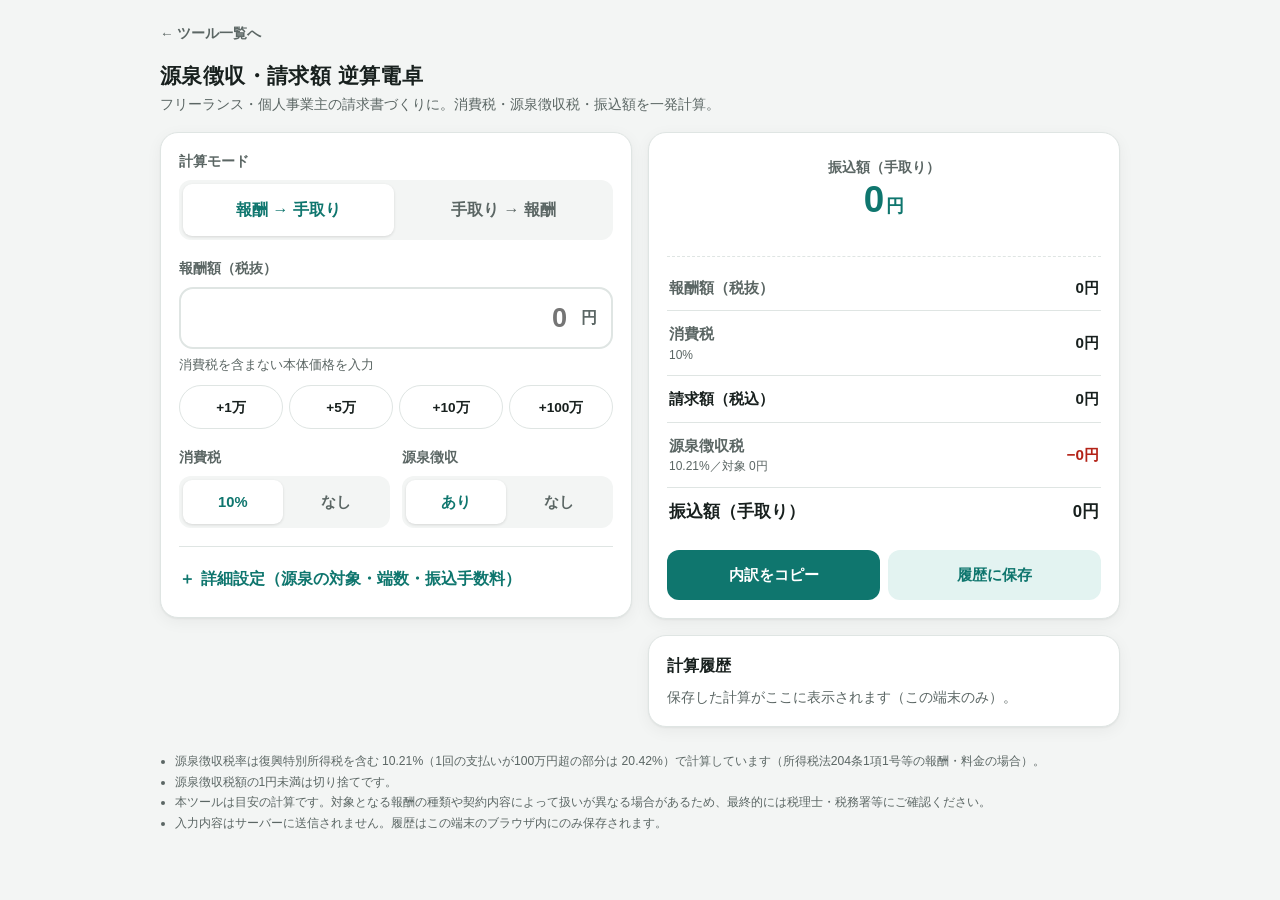
==== index.html @ 2f148f75 "Add Google Search Console verification meta tag to index.html Co-Authored-By: Claude Opus 5.5 <norep" ====
<!DOCTYPE html>
<html lang="ja">
<head>
<meta charset="UTF-8">
<meta name="viewport" content="width=device-width, initial-scale=1, viewport-fit=cover">
<meta name="theme-color" content="#0f766e">
<meta name="google-site-verification" content="29AXkTcW_plHHTxzrz6V1L3mPrGlWEqQ3Caj-TuU4uw" />
<meta name="description" content="フリーランス・個人事業主向け。報酬額から消費税・源泉徴収税・振込額を計算、または欲しい手取り額から請求額を逆算できる無料ツール。">
<title>源泉徴収・請求額 逆算電卓</title>
<style>
  :root {
    --bg: #f3f5f4;
    --card: #ffffff;
    --text: #18201e;
    --sub: #5b6664;
    --line: #dfe5e3;
    --accent: #0f766e;
    --accent-soft: #e3f3f1;
    --minus: #b42318;
    --plus: #0f766e;
    --shadow: 0 1px 2px rgba(0,0,0,.05), 0 4px 16px rgba(0,0,0,.05);
  }
  @media (prefers-color-scheme: dark) {
    :root {
      --bg: #0e1312;
      --card: #18201e;
      --text: #eef3f2;
      --sub: #9aa8a5;
      --line: #2a3533;
      --accent: #2dd4bf;
      --accent-soft: #123532;
      --minus: #f97066;
      --plus: #2dd4bf;
      --shadow: none;
    }
  }
  * { box-sizing: border-box; margin: 0; padding: 0; }
  html { -webkit-text-size-adjust: 100%; }
  body {
    font-family: -apple-system, BlinkMacSystemFont, "Hiragino Sans", "Noto Sans JP", "Yu Gothic UI", sans-serif;
    background: var(--bg);
    color: var(--text);
    line-height: 1.55;
    min-height: 100vh;
    padding: 12px 16px calc(32px + env(safe-area-inset-bottom));
  }
  /* ツール一覧へ戻るリンク */
  .back {
    display: inline-flex; align-items: center; min-height: 44px; padding: 0 4px; margin: 0 0 4px -4px;
    color: var(--sub); font-size: .85rem; font-weight: 700; text-decoration: none; border-radius: 8px;
  }
  .back:hover, .back:focus-visible { color: var(--accent); }
  .topbar { max-width: 960px; margin: 0 auto; }
  header { max-width: 960px; margin: 0 auto 16px; }
  h1 { font-size: 1.3rem; letter-spacing: .02em; }
  header p { color: var(--sub); font-size: .88rem; margin-top: 2px; }
  .wrap {
    max-width: 960px; margin: 0 auto;
    display: grid; gap: 16px; grid-template-columns: minmax(0, 1fr);
  }
  @media (min-width: 768px) {
    .wrap { grid-template-columns: minmax(0, 1fr) minmax(0, 1fr); align-items: start; }
    .result-col { position: sticky; top: 16px; }
  }
  .card {
    background: var(--card); border: 1px solid var(--line);
    border-radius: 18px; padding: 18px; box-shadow: var(--shadow);
  }
  .card + .card { margin-top: 16px; }
  .label { display: block; font-size: .85rem; font-weight: 700; color: var(--sub); margin-bottom: 8px; }
  .field + .field { margin-top: 18px; }

  /* セグメントボタン */
  .seg { display: flex; gap: 4px; background: var(--bg); border-radius: 12px; padding: 4px; }
  .seg button {
    flex: 1 1 0; min-width: 0; min-height: 44px; border: 0; border-radius: 9px;
    background: transparent; color: var(--sub); font: inherit; font-size: .92rem; font-weight: 700;
    cursor: pointer; padding: 6px 4px; touch-action: manipulation;
  }
  .seg button[aria-pressed="true"] { background: var(--card); color: var(--accent); box-shadow: 0 1px 3px rgba(0,0,0,.12); }
  .seg.big button { min-height: 52px; font-size: 1rem; }
  .seg button:disabled { opacity: .4; cursor: default; }
  .seg button:disabled:active { transform: none; }
  .row2 { display: grid; grid-template-columns: minmax(0, 1fr) minmax(0, 1fr); gap: 12px; }
  .row2 .field { margin-top: 0; }
  .field + .row2, .row2 + .field { margin-top: 18px; }
  .hint.off { opacity: .5; }

  /* 金額入力 */
  .money { position: relative; }
  .money input {
    width: 100%; min-height: 60px; border: 2px solid var(--line); border-radius: 14px;
    background: var(--card); color: var(--text);
    font: inherit; font-size: clamp(1.25rem, 6.4vw, 1.7rem); font-weight: 700; text-align: right;
    padding: 8px 44px 8px 54px; font-variant-numeric: tabular-nums;
  }
  .money.small input { min-height: 50px; font-size: 1.25rem; padding-left: 14px; }
  .money .clear {
    position: absolute; left: 6px; top: 50%; transform: translateY(-50%);
    width: 44px; height: 44px; border: 0; border-radius: 50%; background: transparent;
    color: var(--sub); font: inherit; font-size: 1.3rem; line-height: 1; cursor: pointer; touch-action: manipulation;
  }
  .money .clear:active { background: var(--bg); }
  .money input:focus { outline: none; border-color: var(--accent); }
  .money .unit { position: absolute; right: 16px; top: 50%; transform: translateY(-50%); color: var(--sub); font-weight: 700; pointer-events: none; }
  .hint { font-size: .8rem; color: var(--sub); margin-top: 6px; }
  .quick { display: grid; grid-template-columns: repeat(4, minmax(0, 1fr)); gap: 6px; margin-top: 10px; }
  .quick button {
    min-height: 44px; padding: 0 4px; white-space: nowrap; border-radius: 999px; border: 1px solid var(--line);
    background: var(--card); color: var(--text); font: inherit; font-size: .85rem; font-weight: 600; cursor: pointer;
    touch-action: manipulation;
  }
  .quick button:active, .seg button:active { transform: scale(.97); }

  details.adv { margin-top: 18px; border-top: 1px solid var(--line); padding-top: 12px; }
  details.adv summary { cursor: pointer; font-weight: 700; color: var(--accent); min-height: 40px; display: flex; align-items: center; list-style: none; }
  details.adv summary::-webkit-details-marker { display: none; }
  details.adv summary::before { content: "＋"; margin-right: 6px; }
  details.adv[open] summary::before { content: "−"; }

  /* 結果 */
  .hero { text-align: center; padding: 6px 0 14px; border-bottom: 1px dashed var(--line); }
  .hero .cap { font-size: .85rem; color: var(--sub); font-weight: 700; }
  .hero .val { font-size: clamp(1.5rem, 8.6vw, 2.3rem); font-weight: 800; color: var(--accent); font-variant-numeric: tabular-nums; line-height: 1.2; overflow-wrap: anywhere; }
  .hero .val small { font-size: 1.1rem; margin-left: 2px; }
  .hero .note { font-size: .8rem; color: var(--sub); margin-top: 4px; min-height: 1.2em; }
  table.bd { width: 100%; border-collapse: collapse; margin-top: 8px; font-variant-numeric: tabular-nums; }
  table.bd th, table.bd td { padding: 11px 2px; border-bottom: 1px solid var(--line); font-size: .95rem; }
  table.bd th { text-align: left; font-weight: 600; color: var(--sub); white-space: nowrap; padding-right: 8px; }
  table.bd th .rt { font-size: .75rem; display: block; font-weight: 400; white-space: normal; }
  table.bd td { text-align: right; font-weight: 700; white-space: nowrap; }
  table.bd tr.total th, table.bd tr.total td { color: var(--text); font-size: 1.05rem; border-bottom: 0; }
  table.bd tr.sum th, table.bd tr.sum td { color: var(--text); }
  .minus { color: var(--minus); }
  .actions { display: grid; grid-template-columns: 1fr 1fr; gap: 8px; margin-top: 14px; }
  .btn {
    min-height: 50px; border-radius: 12px; border: 0; font: inherit; font-weight: 700; font-size: .95rem;
    cursor: pointer; touch-action: manipulation;
  }
  .btn.primary { background: var(--accent); color: #fff; }
  @media (prefers-color-scheme: dark) { .btn.primary { color: #0e1312; } }
  .btn.ghost { background: var(--accent-soft); color: var(--accent); }
  .btn:active { transform: scale(.98); }

  @media (max-width: 380px) {
    body { padding-left: 12px; padding-right: 12px; }
    .card { padding: 14px; }
    .seg.big button { font-size: .85rem; }
    .seg button { font-size: .85rem; }
    table.bd th, table.bd td { font-size: .85rem; }
    table.bd tr.total th, table.bd tr.total td { font-size: .92rem; }
  }
  .hist h2 { font-size: 1rem; margin-bottom: 8px; display: flex; justify-content: space-between; align-items: center; }
  .hist h2 button { border: 0; background: none; color: var(--sub); font: inherit; font-size: .8rem; cursor: pointer; min-height: 36px; padding: 0 6px; }
  .hist ul { list-style: none; }
  .hist li button {
    width: 100%; text-align: left; border: 0; border-bottom: 1px solid var(--line); background: none;
    color: var(--text); font: inherit; font-size: .88rem; padding: 10px 2px; cursor: pointer;
    display: flex; justify-content: space-between; gap: 8px; min-height: 44px; align-items: center;
  }
  .hist li span:last-child { color: var(--sub); white-space: nowrap; }
  .hist .empty { color: var(--sub); font-size: .85rem; }

  .toast {
    position: fixed; left: 50%; bottom: calc(24px + env(safe-area-inset-bottom)); transform: translateX(-50%) translateY(20px);
    background: var(--text); color: var(--bg); padding: 10px 18px; border-radius: 999px; font-size: .9rem; font-weight: 700;
    opacity: 0; transition: .2s; pointer-events: none; z-index: 10;
  }
  .toast.show { opacity: 1; transform: translateX(-50%) translateY(0); }
  footer { max-width: 960px; margin: 24px auto 0; color: var(--sub); font-size: .76rem; line-height: 1.7; }
  footer li { margin-left: 1.2em; }
  [hidden] { display: none !important; }
</style>
</head>
<body>
<div class="topbar"><a class="back" href="./tools.html">← ツール一覧へ</a></div>
<header>
  <h1>源泉徴収・請求額 逆算電卓</h1>
  <p>フリーランス・個人事業主の請求書づくりに。消費税・源泉徴収税・振込額を一発計算。</p>
</header>

<div class="wrap">
  <section class="input-col">
    <div class="card">
      <div class="field">
        <span class="label">計算モード</span>
        <div class="seg big" data-key="mode" role="group" aria-label="計算モード">
          <button type="button" data-val="forward">報酬 → 手取り</button>
          <button type="button" data-val="reverse">手取り → 報酬</button>
        </div>
      </div>

      <div class="field">
        <label class="label" for="amount" id="amountLabel">報酬額（税抜）</label>
        <div class="money">
          <input id="amount" type="text" inputmode="numeric" autocomplete="off" placeholder="0" aria-describedby="amountHint">
          <button type="button" class="clear" id="clearAmt" aria-label="金額をクリア" hidden>×</button>
          <span class="unit">円</span>
        </div>
        <p class="hint" id="amountHint">消費税を含まない本体価格を入力</p>
        <div class="quick" id="quick">
          <button type="button" data-add="10000">+1万</button>
          <button type="button" data-add="50000">+5万</button>
          <button type="button" data-add="100000">+10万</button>
          <button type="button" data-add="1000000">+100万</button>
        </div>
      </div>

      <div class="row2">
        <div class="field">
          <span class="label">消費税</span>
          <div class="seg" data-key="taxRate" role="group" aria-label="消費税率">
            <button type="button" data-val="10">10%</button>
            <button type="button" data-val="0">なし</button>
          </div>
        </div>
        <div class="field">
          <span class="label">源泉徴収</span>
          <div class="seg" data-key="wh" role="group" aria-label="源泉徴収">
            <button type="button" data-val="on">あり</button>
            <button type="button" data-val="off">なし</button>
          </div>
        </div>
      </div>

      <details class="adv" id="adv">
        <summary>詳細設定（源泉の対象・端数・振込手数料）</summary>
        <div class="field" style="margin-top:10px">
          <span class="label">源泉徴収の対象額</span>
          <div class="seg" data-key="whBase" role="group" aria-label="源泉徴収の対象額">
            <button type="button" data-val="ex">税抜額</button>
            <button type="button" data-val="in">税込額</button>
          </div>
          <p class="hint" id="whBaseHint">請求書で消費税額を明確に区分していれば「税抜額」で可。区分していない場合は税込額が対象。</p>
        </div>
        <div class="field">
          <span class="label">消費税の端数処理</span>
          <div class="seg" data-key="round" role="group" aria-label="消費税の端数処理">
            <button type="button" data-val="floor">切り捨て</button>
            <button type="button" data-val="round">四捨五入</button>
            <button type="button" data-val="ceil">切り上げ</button>
          </div>
        </div>
        <div class="field">
          <label class="label" for="fee">振込手数料（こちら負担の場合）</label>
          <div class="money small">
            <input id="fee" type="text" inputmode="numeric" autocomplete="off" placeholder="0">
            <span class="unit">円</span>
          </div>
          <p class="hint">先方負担なら 0 のまま。差し引かれる場合のみ入力。</p>
        </div>
      </details>
    </div>
  </section>

  <section class="result-col">
    <div class="card" aria-live="polite">
      <div class="hero">
        <div class="cap" id="heroCap">振込額（手取り）</div>
        <div class="val"><span id="heroVal">0</span><small>円</small></div>
        <div class="note" id="heroNote"></div>
      </div>
      <table class="bd">
        <tbody>
          <tr><th>報酬額（税抜）</th><td id="rBase">0円</td></tr>
          <tr id="rowTax"><th>消費税<span class="rt" id="rTaxRate"></span></th><td id="rTax">0円</td></tr>
          <tr class="sum"><th>請求額（税込）</th><td id="rGross">0円</td></tr>
          <tr id="rowWh"><th>源泉徴収税<span class="rt" id="rWhRate"></span></th><td class="minus" id="rWh">0円</td></tr>
          <tr id="rowFee"><th>振込手数料</th><td class="minus" id="rFee">0円</td></tr>
          <tr class="total"><th>振込額（手取り）</th><td id="rNet">0円</td></tr>
        </tbody>
      </table>
      <div class="actions">
        <button type="button" class="btn primary" id="copyBtn">内訳をコピー</button>
        <button type="button" class="btn ghost" id="saveBtn">履歴に保存</button>
      </div>
    </div>

    <div class="card hist">
      <h2>計算履歴 <button type="button" id="clearHist">すべて削除</button></h2>
      <ul id="histList"></ul>
      <p class="empty" id="histEmpty">保存した計算がここに表示されます（この端末のみ）。</p>
    </div>
  </section>
</div>

<footer>
  <ul>
    <li>源泉徴収税率は復興特別所得税を含む 10.21%（1回の支払いが100万円超の部分は 20.42%）で計算しています（所得税法204条1項1号等の報酬・料金の場合）。</li>
    <li>源泉徴収税額の1円未満は切り捨てです。</li>
    <li>本ツールは目安の計算です。対象となる報酬の種類や契約内容によって扱いが異なる場合があるため、最終的には税理士・税務署等にご確認ください。</li>
    <li>入力内容はサーバーに送信されません。履歴はこの端末のブラウザ内にのみ保存されます。</li>
  </ul>
</footer>

<div class="toast" id="toast" role="status"></div>

<script>
(function () {
  "use strict";

  var MAX = 9999999999; // 99億9999万…円まで
  var STORE_KEY = "wh-calc-v1";
  var DEFAULTS = { mode: "forward", taxRate: "10", wh: "on", whBase: "ex", round: "floor" };
  var ALLOWED = {
    mode: ["forward", "reverse"], taxRate: ["10", "0"], wh: ["on", "off"],
    whBase: ["ex", "in"], round: ["floor", "round", "ceil"]
  };
  var state = {};
  // 保存データの値を検証して取り込む（旧バージョンの「8%」など不正値は初期値に戻す）
  function applyState(src) {
    Object.keys(src || {}).forEach(function (k) {
      if (!ALLOWED[k]) return;
      state[k] = ALLOWED[k].indexOf(src[k]) >= 0 ? src[k] : DEFAULTS[k];
    });
  }
  applyState(DEFAULTS);

  // ---------- 計算ロジック（整数演算のみ） ----------
  function calcTax(base, ratePct, mode) {
    var x = base * ratePct; // 100倍された税額
    if (mode === "ceil") return Math.ceil(x / 100);
    if (mode === "round") return Math.floor((x + 50) / 100);
    return Math.floor(x / 100);
  }
  // 源泉徴収税額：100万円以下 10.21%、超える部分 20.42%（1円未満切り捨て）
  function calcWithholding(target) {
    if (target <= 0) return 0;
    if (target <= 1000000) return Math.floor(target * 1021 / 10000);
    return 102100 + Math.floor((target - 1000000) * 2042 / 10000);
  }
  function forward(base, opt) {
    var tax = calcTax(base, opt.taxRate, opt.round);
    var gross = base + tax;
    var whTarget = opt.wh ? (opt.whBase === "in" ? gross : base) : 0;
    var wh = opt.wh ? calcWithholding(whTarget) : 0;
    var fee = gross > 0 ? opt.fee : 0; // 報酬0円なら振込自体が発生しない
    var net = gross - wh - fee;
    return { base: base, tax: tax, gross: gross, wh: wh, whTarget: whTarget, fee: fee, net: net };
  }
  // 手取りが target 以上になる最小の税抜報酬額（net は base に対して単調非減少）
  function reverse(target, opt) {
    var lo = 0, hi = MAX;
    if (forward(hi, opt).net < target) return null;
    while (lo < hi) {
      var mid = Math.floor((lo + hi) / 2);
      if (forward(mid, opt).net >= target) hi = mid; else lo = mid + 1;
    }
    return forward(lo, opt);
  }

  // ---------- 入出力ユーティリティ ----------
  function toInt(str) {
    var s = String(str || "").replace(/[０-９]/g, function (c) {
      return String.fromCharCode(c.charCodeAt(0) - 0xFEE0);
    }).replace(/[^0-9]/g, "").replace(/^0+(?=\d)/, "");
    if (!s) return 0;
    var n = parseInt(s, 10);
    return n > MAX ? MAX : n;
  }
  function fmt(n) { return n.toLocaleString("ja-JP"); }
  function yen(n) { return fmt(n) + "円"; }
  var $ = function (id) { return document.getElementById(id); };

  var amountEl = $("amount"), feeEl = $("fee");
  var last = null;
  var carryBase = null; // 報酬→手取りから切替えた時の元の報酬額（同じ手取りになる報酬が複数ある場合に優先）

  function opts() {
    return {
      taxRate: parseInt(state.taxRate, 10),
      wh: state.wh === "on",
      whBase: state.whBase,
      round: state.round,
      fee: toInt(feeEl.value)
    };
  }

  // 入力欄をカンマ区切りに整形（カーソル位置を数字の個数基準で保持）
  function reformat(el) {
    var raw = el.value;
    var caret = el.selectionStart == null ? raw.length : el.selectionStart;
    var digitsBefore = raw.slice(0, caret).replace(/[^0-9０-９]/g, "").length;
    var n = toInt(raw);
    var hasDigit = /[0-9０-９]/.test(raw);
    var out = hasDigit ? fmt(n) : "";
    if (out === raw) return;
    el.value = out;
    var pos = 0, seen = 0;
    while (pos < out.length && seen < digitsBefore) {
      if (/[0-9]/.test(out[pos])) seen++;
      pos++;
    }
    try { el.setSelectionRange(pos, pos); } catch (e) {}
  }

  function render() {
    var o = opts();
    var amt = toInt(amountEl.value);
    var r, note = "";

    if (state.mode === "forward") {
      r = forward(amt, o);
      $("heroCap").textContent = "振込額（手取り）";
      $("heroVal").textContent = fmt(r.net);
    } else {
      if (amt > 0 && carryBase !== null && forward(carryBase, o).net === amt) r = forward(carryBase, o);
      else r = amt > 0 ? reverse(amt, o) : forward(0, o);
      $("heroCap").textContent = "請求すべき報酬額（税抜）";
      if (!r) {
        r = forward(0, o);
        note = "金額が大きすぎます";
      } else if (amt > 0) {
        if (r.net === amt) note = "手取りがぴったり " + yen(amt) + " になります";
        else note = "端数の都合で手取りは " + yen(r.net) + "（+" + fmt(r.net - amt) + "円）";
      }
      $("heroVal").textContent = fmt(r.base);
    }
    if (state.mode === "forward" && r.net < 0) note = "手数料・源泉税が請求額を上回っています";
    $("heroNote").textContent = note;

    $("rBase").textContent = yen(r.base);
    $("rTax").textContent = yen(r.tax);
    $("rTaxRate").textContent = o.taxRate ? o.taxRate + "%" : "";
    $("rowTax").hidden = o.taxRate === 0;
    $("rGross").textContent = yen(r.gross);
    $("rowWh").hidden = !o.wh;
    $("rWh").textContent = "−" + yen(r.wh);
    $("rWhRate").textContent = o.wh
      ? (r.whTarget > 1000000 ? "10.21%＋超過分20.42%" : "10.21%") + "／対象 " + yen(r.whTarget)
      : "";
    $("rowFee").hidden = o.fee === 0;
    $("rFee").textContent = "−" + yen(r.fee);
    $("rNet").textContent = yen(r.net);
    $("clearAmt").hidden = amountEl.value === "";
    last = r;
    persist();
  }

  // ---------- セグメントボタン ----------
  function syncSegs() {
    document.querySelectorAll(".seg").forEach(function (seg) {
      var key = seg.getAttribute("data-key");
      seg.querySelectorAll("button").forEach(function (b) {
        b.setAttribute("aria-pressed", String(b.getAttribute("data-val") === state[key]));
      });
    });
    var rev = state.mode === "reverse";
    $("amountLabel").textContent = rev ? "欲しい振込額（手取り）" : "報酬額（税抜）";
    $("amountHint").textContent = rev
      ? "口座に入ってほしい金額を入力すると、必要な税抜報酬額を逆算します"
      : "消費税を含まない本体価格を入力";
    // 関係のない設定は押せないようにする
    var whBaseOn = state.wh === "on" && state.taxRate !== "0"; // 税なしなら税抜＝税込
    var roundOn = state.taxRate !== "0";
    setSegEnabled("whBase", whBaseOn);
    setSegEnabled("round", roundOn);
    $("whBaseHint").classList.toggle("off", !whBaseOn);
  }
  function setSegEnabled(key, on) {
    document.querySelectorAll('.seg[data-key="' + key + '"] button').forEach(function (b) { b.disabled = !on; });
  }
  document.querySelectorAll(".seg").forEach(function (seg) {
    seg.addEventListener("click", function (e) {
      var b = e.target.closest("button");
      if (!b || b.disabled) return;
      var key = seg.getAttribute("data-key");
      if (key === "mode" && state.mode !== b.getAttribute("data-val") && last) {
        // モード切替時は、現在の結果を引き継いで入力欄にセット
        var toReverse = state.mode === "forward";
        var v = toReverse ? Math.max(last.net, 0) : last.base;
        carryBase = toReverse && v > 0 ? last.base : null;
        amountEl.value = v > 0 ? fmt(v) : "";
      }
      state[key] = b.getAttribute("data-val");
      syncSegs();
      render();
    });
  });

  // ---------- 入力 ----------
  [amountEl, feeEl].forEach(function (el) {
    el.addEventListener("input", function () { if (el === amountEl) carryBase = null; reformat(el); render(); });
    el.addEventListener("focus", function () { setTimeout(function () { try { el.select(); } catch (e) {} }, 0); });
  });
  $("quick").addEventListener("click", function (e) {
    var b = e.target.closest("button");
    if (!b) return;
    carryBase = null;
    amountEl.value = fmt(Math.min(MAX, toInt(amountEl.value) + parseInt(b.getAttribute("data-add"), 10)));
    render();
  });
  $("clearAmt").addEventListener("click", function () {
    carryBase = null;
    amountEl.value = "";
    render();
    amountEl.focus();
  });

  // ---------- コピー ----------
  function toast(msg) {
    var t = $("toast");
    t.textContent = msg;
    t.classList.add("show");
    clearTimeout(toast._t);
    toast._t = setTimeout(function () { t.classList.remove("show"); }, 1600);
  }
  function summaryText(r) {
    var o = opts();
    var lines = ["報酬額（税抜）：" + yen(r.base)];
    if (o.taxRate) lines.push("消費税（" + o.taxRate + "%）：" + yen(r.tax));
    lines.push("請求額（税込）：" + yen(r.gross));
    if (o.wh) lines.push("源泉徴収税：−" + yen(r.wh));
    if (o.fee) lines.push("振込手数料：−" + yen(r.fee));
    lines.push("差引お振込額：" + yen(r.net));
    return lines.join("\n");
  }
  function copyText(text) {
    if (navigator.clipboard && window.isSecureContext) {
      return navigator.clipboard.writeText(text);
    }
    return new Promise(function (resolve, reject) {
      var ta = document.createElement("textarea");
      ta.value = text;
      ta.setAttribute("readonly", "");
      ta.style.position = "fixed"; ta.style.opacity = "0"; ta.style.fontSize = "16px";
      document.body.appendChild(ta);
      ta.select();
      ta.setSelectionRange(0, text.length);
      var ok = false;
      try { ok = document.execCommand("copy"); } catch (e) {}
      document.body.removeChild(ta);
      ok ? resolve() : reject();
    });
  }
  $("copyBtn").addEventListener("click", function () {
    if (!last) return;
    copyText(summaryText(last)).then(function () { toast("内訳をコピーしました"); },
      function () { toast("コピーできませんでした"); });
  });

  // ---------- 保存・履歴（localStorage） ----------
  var history = [];
  function load() {
    try {
      var d = JSON.parse(localStorage.getItem(STORE_KEY) || "null");
      if (!d) return;
      if (d.state && typeof d.state === "object") applyState(d.state);
      if (d.fee) feeEl.value = fmt(toInt(d.fee));
      if (Array.isArray(d.history)) history = d.history.filter(function (h) {
        return h && typeof h.base === "number" && typeof h.net === "number";
      }).slice(0, 20);
    } catch (e) {}
  }
  function persist() {
    try {
      localStorage.setItem(STORE_KEY, JSON.stringify({ state: state, fee: toInt(feeEl.value), history: history }));
    } catch (e) {}
  }
  function renderHist() {
    var ul = $("histList");
    ul.innerHTML = "";
    history.forEach(function (h, i) {
      var li = document.createElement("li");
      var b = document.createElement("button");
      b.type = "button";
      var a = document.createElement("span");
      a.textContent = "税抜 " + yen(h.base) + " → 手取り " + yen(h.net);
      var d = document.createElement("span");
      d.textContent = h.date;
      b.appendChild(a); b.appendChild(d);
      b.addEventListener("click", function () { restore(i); });
      li.appendChild(b);
      ul.appendChild(li);
    });
    $("histEmpty").hidden = history.length > 0;
    $("clearHist").hidden = history.length === 0;
  }
  function restore(i) {
    var h = history[i];
    if (!h) return;
    applyState(h.state || {});
    state.mode = "forward";
    carryBase = null;
    amountEl.value = h.base ? fmt(h.base) : "";
    feeEl.value = toInt(h.fee) ? fmt(toInt(h.fee)) : "";
    syncSegs();
    render();
    toast("履歴を読み込みました");
    window.scrollTo({ top: 0, behavior: "smooth" });
  }
  $("saveBtn").addEventListener("click", function () {
    if (!last || last.base === 0) { toast("金額を入力してください"); return; }
    var now = new Date();
    history.unshift({
      base: last.base, net: last.net, fee: last.fee,
      state: { taxRate: state.taxRate, wh: state.wh, whBase: state.whBase, round: state.round },
      date: (now.getMonth() + 1) + "/" + now.getDate()
    });
    history = history.slice(0, 20);
    persist();
    renderHist();
    toast("履歴に保存しました");
  });
  $("clearHist").addEventListener("click", function () {
    if (!confirm("計算履歴をすべて削除しますか？")) return;
    history = [];
    persist();
    renderHist();
  });

  // ---------- 初期化 ----------
  load();
  syncSegs();
  render();
  renderHist();

  // 検証用に計算関数を公開
  window.__whCalc = { forward: forward, reverse: reverse, calcWithholding: calcWithholding, calcTax: calcTax, toInt: toInt };
})();
</script>
</body>
</html>
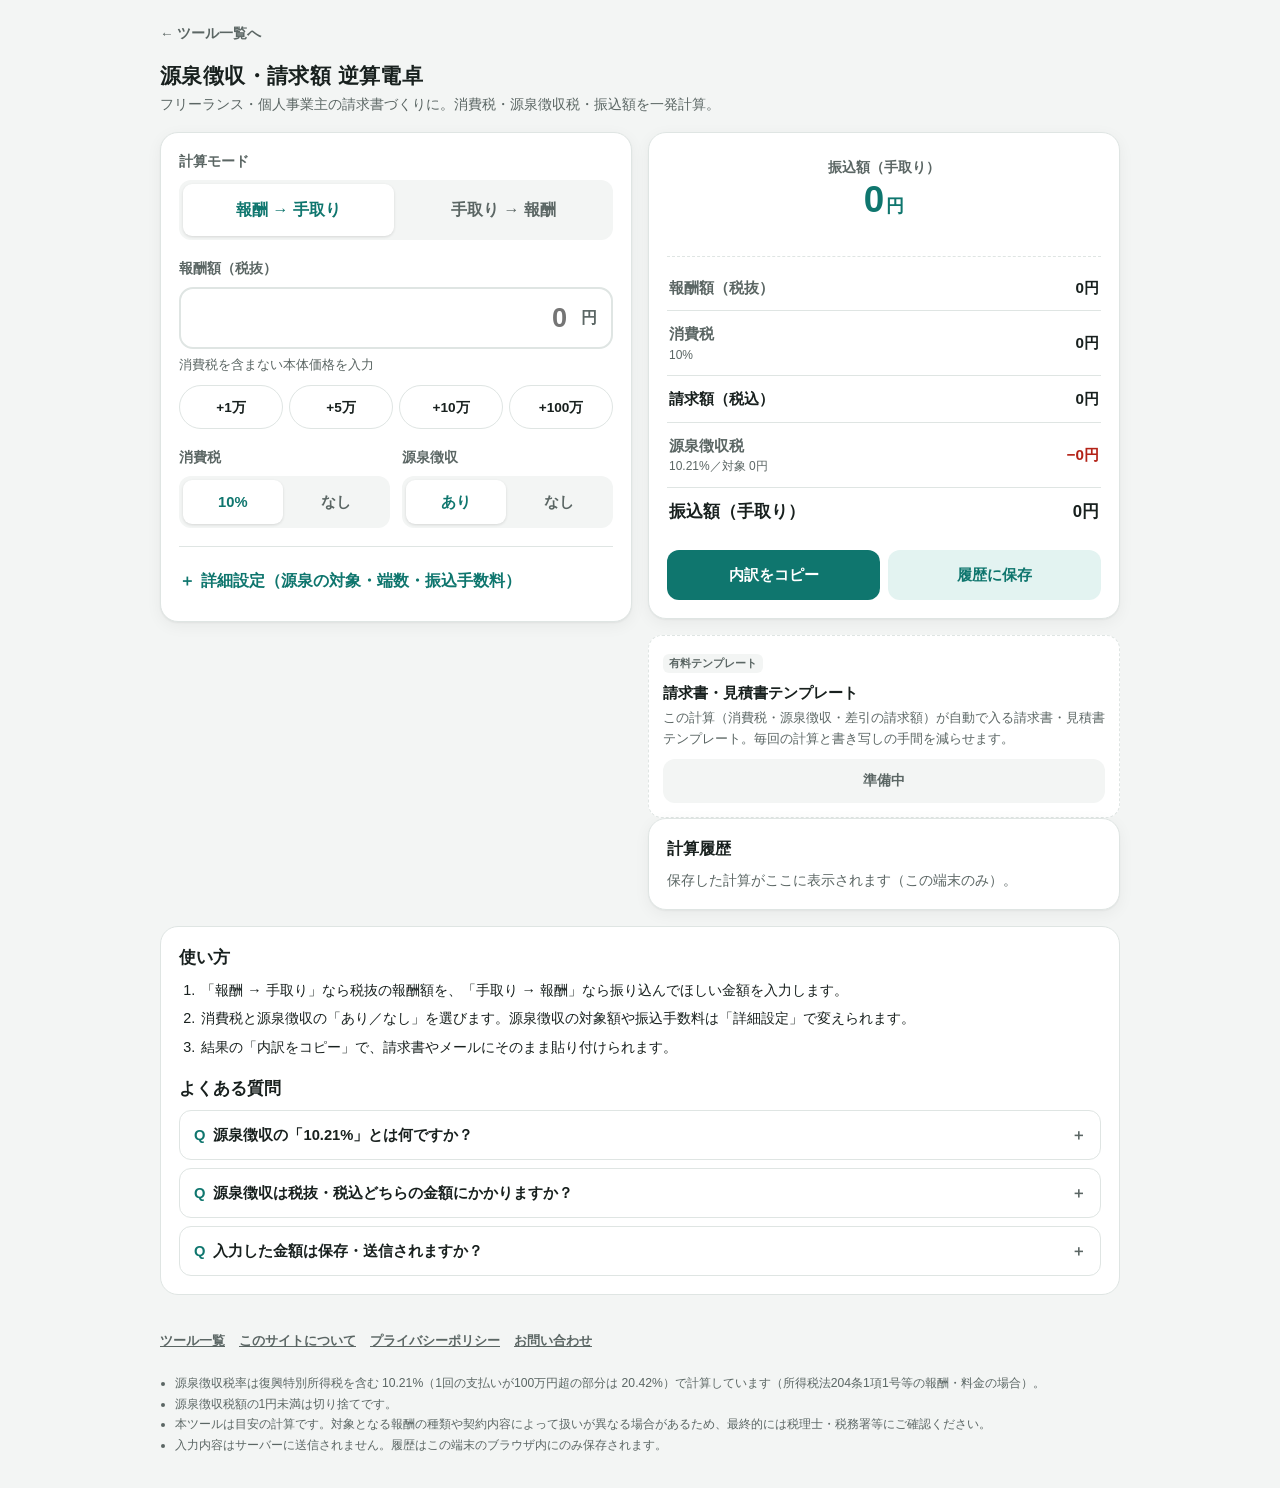
==== commit 4933f03c: "SEO foundation, about/404 pages, help & FAQ, product slots, memo expenses and backup - canonical / O" ====
--- a/index.html
+++ b/index.html
@@ -7,8 +7,24 @@
 <meta name="google-site-verification" content="29AXkTcW_plHHTxzrz6V1L3mPrGlWEqQ3Caj-TuU4uw" />
 <meta name="description" content="フリーランス・個人事業主向け。報酬額から消費税・源泉徴収税・振込額を計算、または欲しい手取り額から請求額を逆算できる無料ツール。">
 <title>源泉徴収・請求額 逆算電卓</title>
+<link rel="canonical" href="https://test-app.kaikeilab.workers.dev/">
+<link rel="icon" href="/favicon.ico" sizes="32x32">
+<link rel="icon" href="/favicon.svg" type="image/svg+xml">
+<link rel="apple-touch-icon" href="/apple-touch-icon.png">
+<meta property="og:type" content="website">
+<meta property="og:site_name" content="請求・確定申告のかんたんツール">
+<meta property="og:locale" content="ja_JP">
+<meta property="og:title" content="源泉徴収・請求額 逆算電卓">
+<meta property="og:description" content="フリーランス・個人事業主向け。報酬額から消費税・源泉徴収税・振込額を計算、または欲しい手取り額から請求額を逆算できる無料ツール。">
+<meta property="og:url" content="https://test-app.kaikeilab.workers.dev/">
+<meta property="og:image" content="https://test-app.kaikeilab.workers.dev/og-image.png">
+<meta property="og:image:width" content="1200">
+<meta property="og:image:height" content="630">
+<meta name="twitter:card" content="summary_large_image">
+<link rel="stylesheet" href="/site.css">
 <style>
   :root {
+    --page-max: 960px;
     --bg: #f3f5f4;
     --card: #ffffff;
     --text: #18201e;
@@ -113,7 +129,7 @@
   .quick button:active, .seg button:active { transform: scale(.97); }
 
   details.adv { margin-top: 18px; border-top: 1px solid var(--line); padding-top: 12px; }
-  details.adv summary { cursor: pointer; font-weight: 700; color: var(--accent); min-height: 40px; display: flex; align-items: center; list-style: none; }
+  details.adv summary { cursor: pointer; font-weight: 700; color: var(--accent); min-height: 44px; display: flex; align-items: center; list-style: none; }
   details.adv summary::-webkit-details-marker { display: none; }
   details.adv summary::before { content: "＋"; margin-right: 6px; }
   details.adv[open] summary::before { content: "−"; }
@@ -173,7 +189,7 @@
 </style>
 </head>
 <body>
-<div class="topbar"><a class="back" href="./tools.html">← ツール一覧へ</a></div>
+<div class="topbar"><a class="back" href="/tools">← ツール一覧へ</a></div>
 <header>
   <h1>源泉徴収・請求額 逆算電卓</h1>
   <p>フリーランス・個人事業主の請求書づくりに。消費税・源泉徴収税・振込額を一発計算。</p>
@@ -276,6 +292,8 @@
       </div>
     </div>
 
+    <aside class="promo-box" data-product="p1" data-lead="この計算（消費税・源泉徴収・差引の請求額）が自動で入る請求書・見積書テンプレート。毎回の計算と書き写しの手間を減らせます。"></aside>
+
     <div class="card hist">
       <h2>計算履歴 <button type="button" id="clearHist">すべて削除</button></h2>
       <ul id="histList"></ul>
@@ -284,7 +302,28 @@
   </section>
 </div>
 
+<section class="site-section" aria-labelledby="howto-title">
+  <h2 id="howto-title">使い方</h2>
+  <ol class="howto">
+    <li>「報酬 → 手取り」なら税抜の報酬額を、「手取り → 報酬」なら振り込んでほしい金額を入力します。</li>
+    <li>消費税と源泉徴収の「あり／なし」を選びます。源泉徴収の対象額や振込手数料は「詳細設定」で変えられます。</li>
+    <li>結果の「内訳をコピー」で、請求書やメールにそのまま貼り付けられます。</li>
+  </ol>
+  <h2 class="sub-h" id="faq-title">よくある質問</h2>
+  <div class="faq">
+    <details><summary>源泉徴収の「10.21%」とは何ですか？</summary><div class="a">所得税と復興特別所得税を合わせた率です。1回の支払いが100万円を超える部分は20.42%で計算します。なお国税庁から、令和9年（2027年）分以後は税の区分が変わると案内されています。最新の扱いは<a href="https://www.nta.go.jp/taxes/shiraberu/taxanswer/gensen/2795.htm" target="_blank" rel="noopener">国税庁 No.2795 原稿料や講演料等を支払ったとき</a>などでご確認ください。</div></details>
+    <details><summary>源泉徴収は税抜・税込どちらの金額にかかりますか？</summary><div class="a">請求書などで消費税額がはっきり分けて書かれている場合は、税抜の報酬額を対象にできるとされています。分けていない場合は税込の金額が対象です。取引先の計算方法とあわせてご確認ください（「詳細設定」で切り替えられます）。</div></details>
+    <details><summary>入力した金額は保存・送信されますか？</summary><div class="a">金額はどこにも送信されません。設定と、「履歴に保存」を押した計算だけが、この端末のブラウザ内に保存されます。</div></details>
+  </div>
+</section>
+
 <footer>
+  <ul class="site-links">
+    <li><a href="/tools">ツール一覧</a></li>
+    <li><a href="/about">このサイトについて</a></li>
+    <li><a href="/about#privacy">プライバシーポリシー</a></li>
+    <li><a href="/about#contact">お問い合わせ</a></li>
+  </ul>
   <ul>
     <li>源泉徴収税率は復興特別所得税を含む 10.21%（1回の支払いが100万円超の部分は 20.42%）で計算しています（所得税法204条1項1号等の報酬・料金の場合）。</li>
     <li>源泉徴収税額の1円未満は切り捨てです。</li>
@@ -619,5 +658,6 @@
   window.__whCalc = { forward: forward, reverse: reverse, calcWithholding: calcWithholding, calcTax: calcTax, toInt: toInt };
 })();
 </script>
+<script src="/site.js" defer></script>
 </body>
 </html>
--- a/site.css
+++ b/site.css
@@ -0,0 +1,54 @@
+/* =====================================================
+   全ページ共通の部品（使い方・FAQ／有料商品の案内枠／フッターリンク）
+   色は各ページの :root にある --card --text --sub --line --accent --accent-soft を使います。
+   ===================================================== */
+
+/* 使い方・よくある質問 */
+.site-section {
+  max-width: var(--page-max, 1040px); margin: 16px auto 0;
+  background: var(--card); border: 1px solid var(--line); border-radius: 18px; padding: 18px;
+}
+.site-section h2 { font-size: 1.05rem; margin: 0 0 8px; color: var(--text); }
+.site-section h2 + * { margin-top: 0; }
+.site-section .sub-h { margin-top: 18px; }
+.howto { margin: 0 0 0 1.4em; padding: 0; display: grid; gap: 6px; font-size: .9rem; }
+.howto li { padding-left: 2px; }
+.faq { display: grid; gap: 8px; }
+.faq details { border: 1px solid var(--line); border-radius: 12px; background: var(--card); }
+.faq summary {
+  cursor: pointer; list-style: none; min-height: 48px; padding: 12px 40px 12px 14px; position: relative;
+  font-weight: 700; font-size: .92rem; display: flex; align-items: center;
+}
+.faq summary::-webkit-details-marker { display: none; }
+.faq summary::before { content: "Q"; color: var(--accent); font-weight: 800; margin-right: 8px; }
+.faq summary::after { content: "＋"; position: absolute; right: 14px; color: var(--sub); }
+.faq details[open] summary::after { content: "−"; }
+.faq .a { padding: 0 14px 14px 32px; font-size: .86rem; color: var(--sub); line-height: 1.7; }
+.faq .a a, .site-section a { color: var(--accent); font-weight: 600; }
+.official { margin-top: 12px; font-size: .8rem; color: var(--sub); }
+
+/* 有料商品の控えめな案内枠（中身は site.js が描画） */
+.promo-box {
+  display: block; margin-top: 16px; border: 1.5px dashed var(--line); border-radius: 14px;
+  padding: 14px; background: var(--card); color: var(--text);
+}
+.promo-box:empty { display: none; }
+.promo-box .promo-tag { display: inline-block; font-size: .7rem; font-weight: 700; color: var(--sub); background: var(--bg, #f3f5f4); border-radius: 6px; padding: 1px 6px; }
+.promo-box b { display: block; font-size: .95rem; margin-top: 6px; }
+.promo-box p { font-size: .82rem; color: var(--sub); margin: 4px 0 0; }
+.promo-box .promo-btn {
+  display: flex; align-items: center; justify-content: center; min-height: 44px; margin-top: 10px;
+  border-radius: 12px; background: var(--accent-soft); color: var(--accent); font-weight: 700; font-size: .88rem; text-decoration: none;
+}
+.promo-box .promo-btn.off { color: var(--sub); background: var(--bg, #f3f5f4); }
+.promo-box .promo-note { font-size: .72rem; color: var(--sub); margin-top: 6px; }
+.site-section > .promo-box:first-child { margin-top: 0; }
+
+/* フッターのサイト内リンク */
+.site-links { display: flex; flex-wrap: wrap; gap: 4px 14px; margin: 0 0 10px; padding: 0; list-style: none; }
+.site-links a { display: inline-flex; align-items: center; min-height: 44px; color: var(--sub); font-weight: 700; font-size: .8rem; }
+
+@media (max-width: 380px) {
+  .site-section { padding: 14px; }
+}
+.site-links li { margin: 0; }
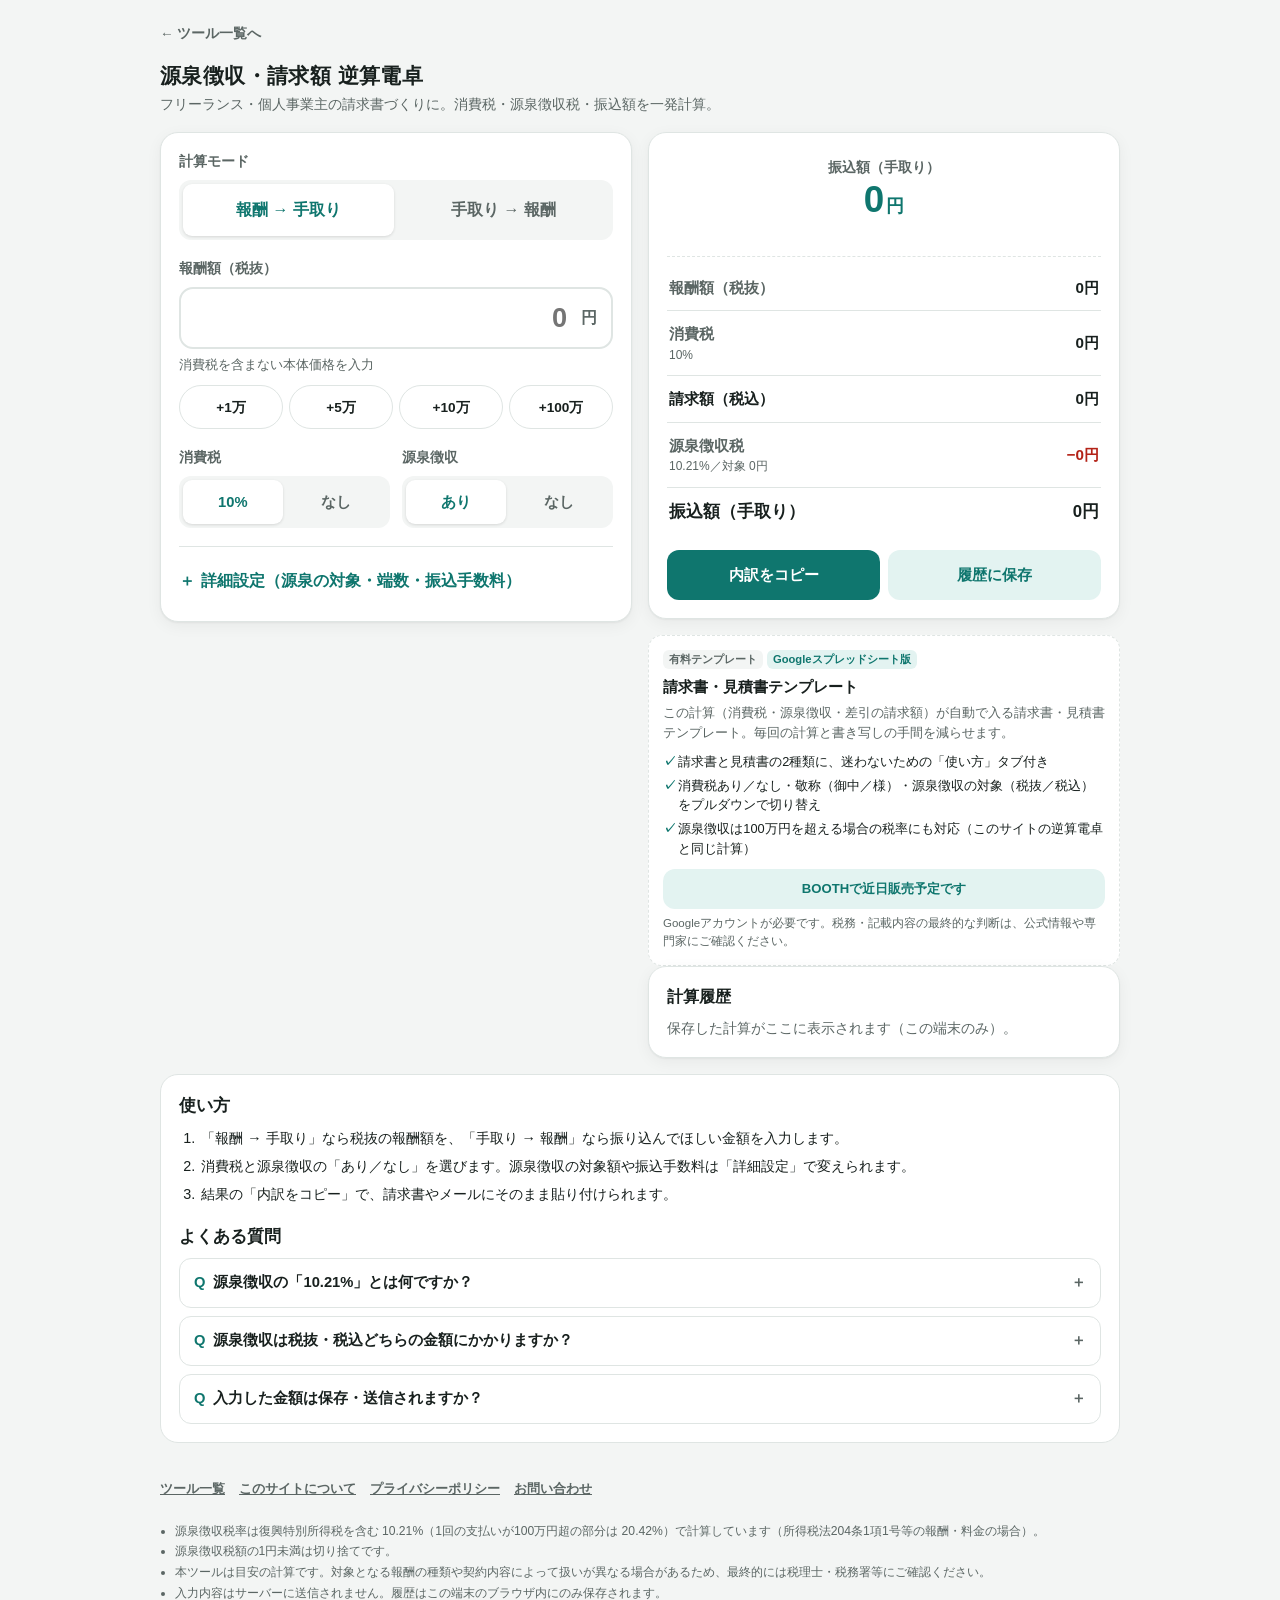
==== commit 25ffc0c3: "Introduce P1 invoice/estimate template in product slots - site.js: P1 description and features, BOOT" ====
--- a/index.html
+++ b/index.html
@@ -292,7 +292,7 @@
       </div>
     </div>
 
-    <aside class="promo-box" data-product="p1" data-lead="この計算（消費税・源泉徴収・差引の請求額）が自動で入る請求書・見積書テンプレート。毎回の計算と書き写しの手間を減らせます。"></aside>
+    <aside class="promo-box" data-product="p1" data-max-features="3" data-lead="この計算（消費税・源泉徴収・差引の請求額）が自動で入る請求書・見積書テンプレート。毎回の計算と書き写しの手間を減らせます。"></aside>
 
     <div class="card hist">
       <h2>計算履歴 <button type="button" id="clearHist">すべて削除</button></h2>
--- a/site.css
+++ b/site.css
@@ -42,6 +42,15 @@
 }
 .promo-box .promo-btn.off { color: var(--sub); background: var(--bg, #f3f5f4); }
 .promo-box .promo-note { font-size: .72rem; color: var(--sub); margin-top: 6px; }
+.promo-box .promo-head { display: flex; flex-wrap: wrap; gap: 4px; }
+.promo-box .promo-format { color: var(--accent); background: var(--accent-soft); }
+.promo-box .promo-feats { list-style: none; margin: 8px 0 0; padding: 0; display: grid; gap: 4px; font-size: .8rem; color: var(--text); }
+.promo-box .promo-feats li { position: relative; padding-left: 1.2em; line-height: 1.55; }
+.promo-box .promo-feats li::before { content: "✓"; position: absolute; left: 0; color: var(--accent); font-weight: 800; }
+.promo-box .promo-soon {
+  margin-top: 10px; padding: 10px 12px; border-radius: 12px; background: var(--accent-soft); color: var(--accent);
+  font-size: .82rem; font-weight: 700; text-align: center;
+}
 .site-section > .promo-box:first-child { margin-top: 0; }
 
 /* フッターのサイト内リンク */
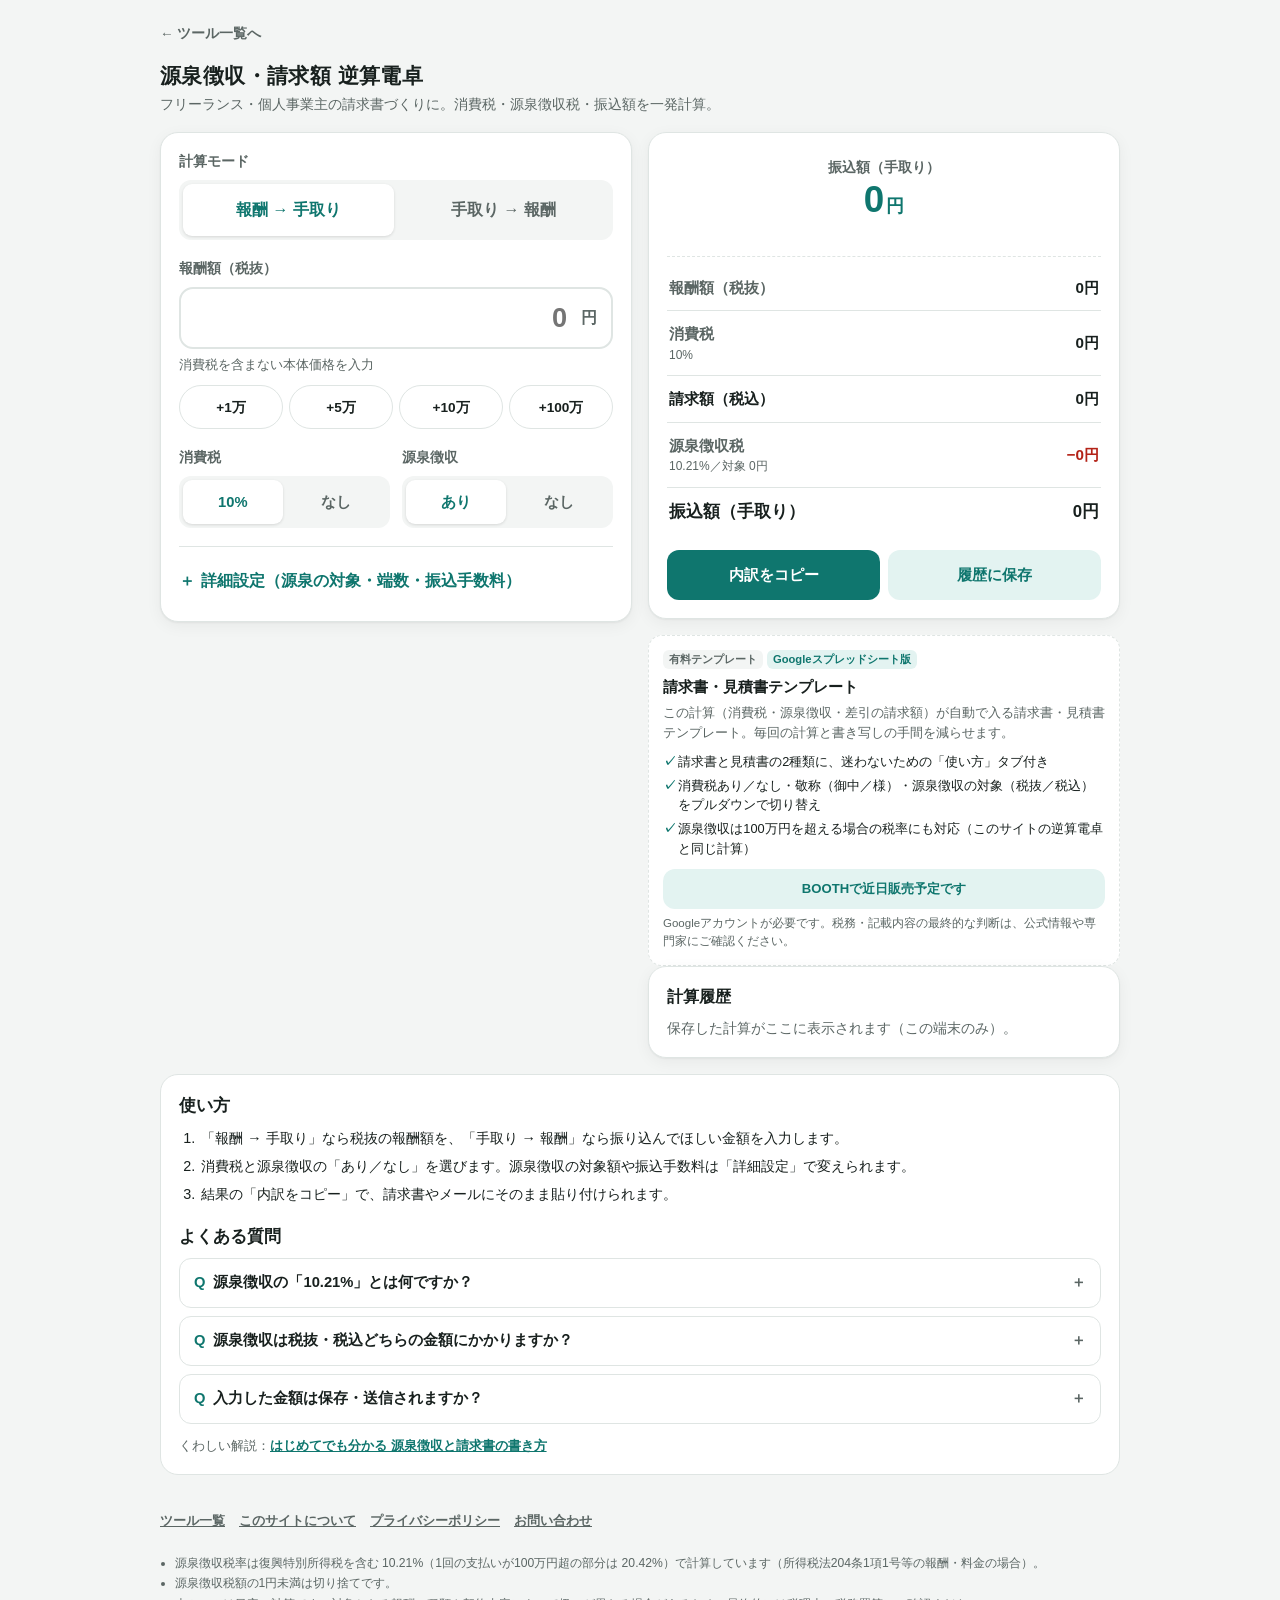
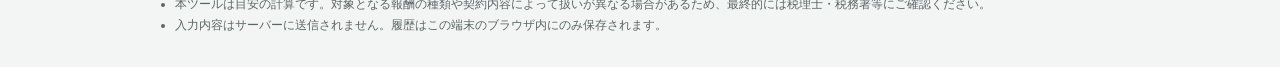
==== commit d517484a: "Add first guide article and tidy related-links sections - guides/gensen-invoice.html: beginner guide" ====
--- a/index.html
+++ b/index.html
@@ -315,6 +315,7 @@
     <details><summary>源泉徴収は税抜・税込どちらの金額にかかりますか？</summary><div class="a">請求書などで消費税額がはっきり分けて書かれている場合は、税抜の報酬額を対象にできるとされています。分けていない場合は税込の金額が対象です。取引先の計算方法とあわせてご確認ください（「詳細設定」で切り替えられます）。</div></details>
     <details><summary>入力した金額は保存・送信されますか？</summary><div class="a">金額はどこにも送信されません。設定と、「履歴に保存」を押した計算だけが、この端末のブラウザ内に保存されます。</div></details>
   </div>
+  <p class="official">くわしい解説：<a href="/guides/gensen-invoice">はじめてでも分かる 源泉徴収と請求書の書き方</a></p>
 </section>
 
 <footer>
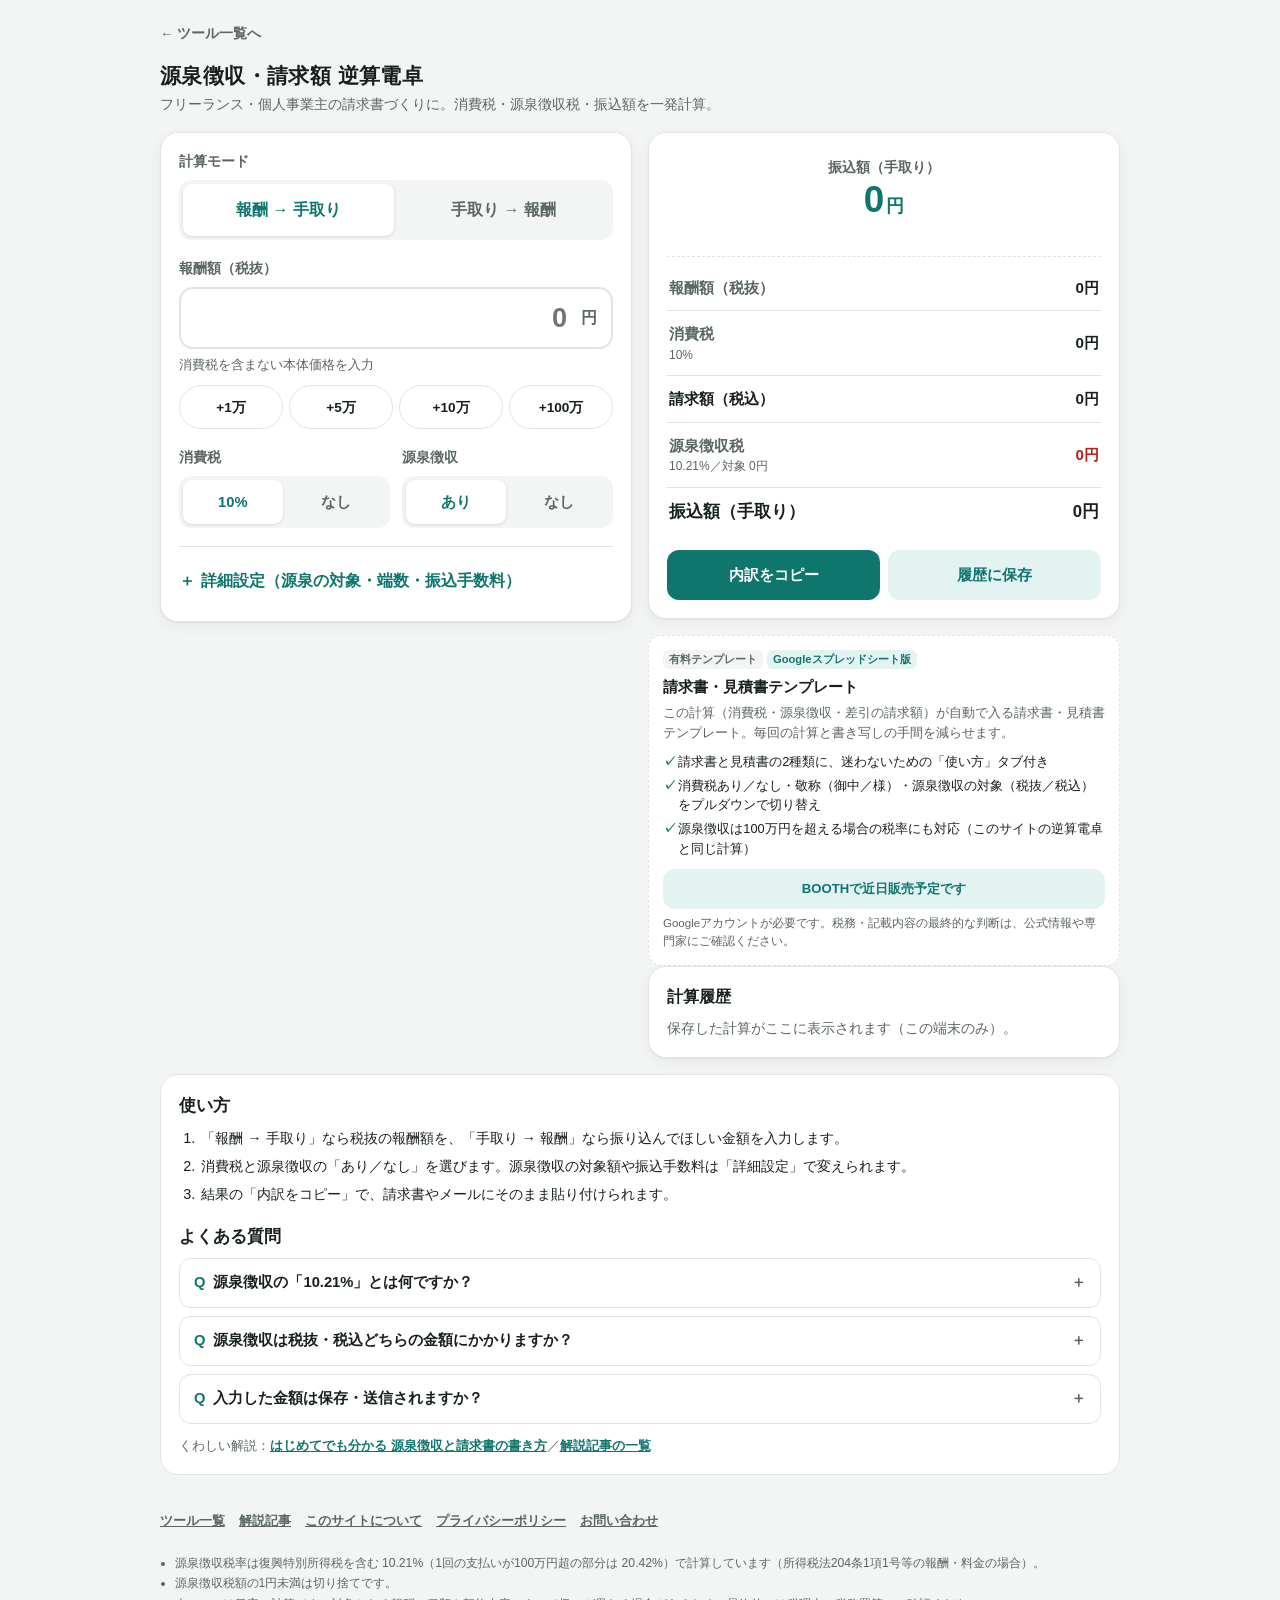
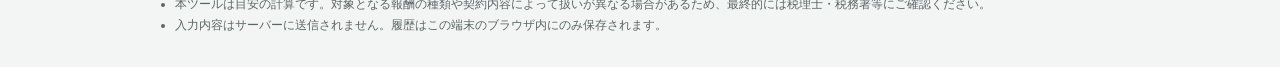
==== commit 21914aa4: "Add second guide, article index page, shared article styles - guides/kakutei-junbi.html: tax-return " ====
--- a/index.html
+++ b/index.html
@@ -315,12 +315,13 @@
     <details><summary>源泉徴収は税抜・税込どちらの金額にかかりますか？</summary><div class="a">請求書などで消費税額がはっきり分けて書かれている場合は、税抜の報酬額を対象にできるとされています。分けていない場合は税込の金額が対象です。取引先の計算方法とあわせてご確認ください（「詳細設定」で切り替えられます）。</div></details>
     <details><summary>入力した金額は保存・送信されますか？</summary><div class="a">金額はどこにも送信されません。設定と、「履歴に保存」を押した計算だけが、この端末のブラウザ内に保存されます。</div></details>
   </div>
-  <p class="official">くわしい解説：<a href="/guides/gensen-invoice">はじめてでも分かる 源泉徴収と請求書の書き方</a></p>
+  <p class="official">くわしい解説：<a href="/guides/gensen-invoice">はじめてでも分かる 源泉徴収と請求書の書き方</a>／<a href="/guides">解説記事の一覧</a></p>
 </section>
 
 <footer>
   <ul class="site-links">
     <li><a href="/tools">ツール一覧</a></li>
+    <li><a href="/guides">解説記事</a></li>
     <li><a href="/about">このサイトについて</a></li>
     <li><a href="/about#privacy">プライバシーポリシー</a></li>
     <li><a href="/about#contact">お問い合わせ</a></li>
@@ -465,7 +466,7 @@
     $("rowTax").hidden = o.taxRate === 0;
     $("rGross").textContent = yen(r.gross);
     $("rowWh").hidden = !o.wh;
-    $("rWh").textContent = "−" + yen(r.wh);
+    $("rWh").textContent = (r.wh ? "−" : "") + yen(r.wh);
     $("rWhRate").textContent = o.wh
       ? (r.whTarget > 1000000 ? "10.21%＋超過分20.42%" : "10.21%") + "／対象 " + yen(r.whTarget)
       : "";
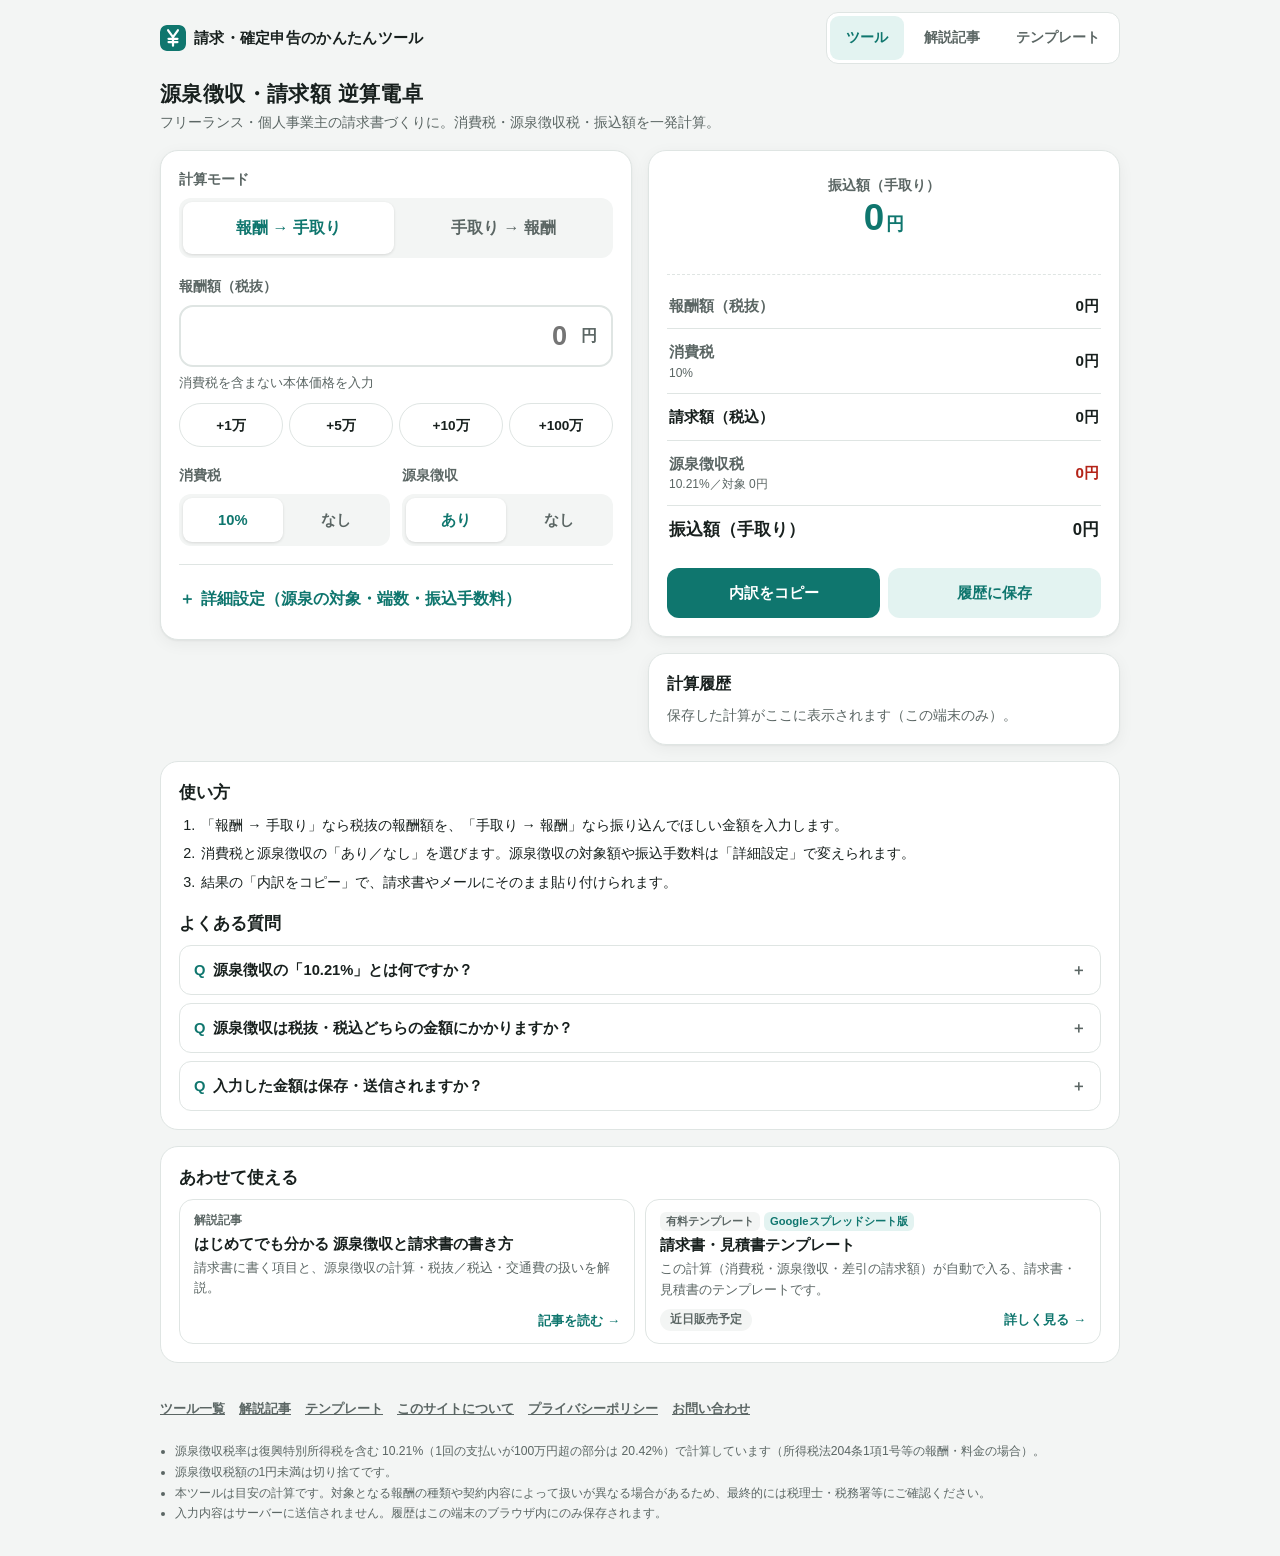
==== commit ac5f862a: "Separate tools and reading: shared header, /templates page, tidy tool screens - Shared site header w" ====
--- a/index.html
+++ b/index.html
@@ -60,13 +60,6 @@
     min-height: 100vh;
     padding: 12px 16px calc(32px + env(safe-area-inset-bottom));
   }
-  /* ツール一覧へ戻るリンク */
-  .back {
-    display: inline-flex; align-items: center; min-height: 44px; padding: 0 4px; margin: 0 0 4px -4px;
-    color: var(--sub); font-size: .85rem; font-weight: 700; text-decoration: none; border-radius: 8px;
-  }
-  .back:hover, .back:focus-visible { color: var(--accent); }
-  .topbar { max-width: 960px; margin: 0 auto; }
   header { max-width: 960px; margin: 0 auto 16px; }
   h1 { font-size: 1.3rem; letter-spacing: .02em; }
   header p { color: var(--sub); font-size: .88rem; margin-top: 2px; }
@@ -189,7 +182,14 @@
 </style>
 </head>
 <body>
-<div class="topbar"><a class="back" href="/tools">← ツール一覧へ</a></div>
+<header class="site-header">
+  <a class="brand" href="/tools"><img src="/favicon.svg" alt="" width="26" height="26"><span>請求・確定申告のかんたんツール</span></a>
+  <nav class="site-nav" aria-label="サイト内メニュー">
+    <a href="/tools" aria-current="page">ツール</a>
+    <a href="/guides">解説記事</a>
+    <a href="/templates">テンプレート</a>
+  </nav>
+</header>
 <header>
   <h1>源泉徴収・請求額 逆算電卓</h1>
   <p>フリーランス・個人事業主の請求書づくりに。消費税・源泉徴収税・振込額を一発計算。</p>
@@ -292,7 +292,6 @@
       </div>
     </div>
 
-    <aside class="promo-box" data-product="p1" data-max-features="3" data-lead="この計算（消費税・源泉徴収・差引の請求額）が自動で入る請求書・見積書テンプレート。毎回の計算と書き写しの手間を減らせます。"></aside>
 
     <div class="card hist">
       <h2>計算履歴 <button type="button" id="clearHist">すべて削除</button></h2>
@@ -315,13 +314,21 @@
     <details><summary>源泉徴収は税抜・税込どちらの金額にかかりますか？</summary><div class="a">請求書などで消費税額がはっきり分けて書かれている場合は、税抜の報酬額を対象にできるとされています。分けていない場合は税込の金額が対象です。取引先の計算方法とあわせてご確認ください（「詳細設定」で切り替えられます）。</div></details>
     <details><summary>入力した金額は保存・送信されますか？</summary><div class="a">金額はどこにも送信されません。設定と、「履歴に保存」を押した計算だけが、この端末のブラウザ内に保存されます。</div></details>
   </div>
-  <p class="official">くわしい解説：<a href="/guides/gensen-invoice">はじめてでも分かる 源泉徴収と請求書の書き方</a>／<a href="/guides">解説記事の一覧</a></p>
+</section>
+
+<section class="site-section related" aria-labelledby="rel-title">
+  <h2 id="rel-title">あわせて使える</h2>
+  <div class="rel-grid">
+    <a class="rel-card" href="/guides/gensen-invoice"><small>解説記事</small><b>はじめてでも分かる 源泉徴収と請求書の書き方</b><span class="rel-desc">請求書に書く項目と、源泉徴収の計算・税抜／税込・交通費の扱いを解説。</span><span class="rel-foot"><span></span><span class="go">記事を読む →</span></span></a>
+    <aside class="promo-box" data-product="p1" data-lead="この計算（消費税・源泉徴収・差引の請求額）が自動で入る、請求書・見積書のテンプレートです。"></aside>
+  </div>
 </section>
 
 <footer>
   <ul class="site-links">
     <li><a href="/tools">ツール一覧</a></li>
     <li><a href="/guides">解説記事</a></li>
+    <li><a href="/templates">テンプレート</a></li>
     <li><a href="/about">このサイトについて</a></li>
     <li><a href="/about#privacy">プライバシーポリシー</a></li>
     <li><a href="/about#contact">お問い合わせ</a></li>
--- a/site.css
+++ b/site.css
@@ -1,9 +1,35 @@
 /* =====================================================
-   全ページ共通の部品（使い方・FAQ／有料商品の案内枠／フッターリンク）
-   色は各ページの :root にある --card --text --sub --line --accent --accent-soft を使います。
+   全ページ共通の部品
+   （共通ヘッダー／使い方・FAQ／「あわせて使える」／有料テンプレートの小さな案内／購入ボタン／フッターリンク）
+   色は各ページの :root にある --bg --card --text --sub --line --accent --accent-soft を使います。
    ===================================================== */
 
-/* 使い方・よくある質問 */
+/* ---------- 共通ヘッダー ---------- */
+.site-header {
+  max-width: var(--page-max, 1040px); margin: 0 auto 14px;
+  display: flex; flex-wrap: wrap; align-items: center; justify-content: space-between; gap: 4px 12px;
+}
+.site-header .brand {
+  display: inline-flex; align-items: center; gap: 8px; min-height: 44px;
+  color: var(--text); text-decoration: none; font-weight: 800; font-size: .92rem; letter-spacing: .02em;
+}
+.site-header .brand img { width: 26px; height: 26px; border-radius: 7px; flex: 0 0 auto; }
+.site-nav {
+  display: flex; gap: 4px; padding: 3px; margin: 0;
+  background: var(--card); border: 1px solid var(--line); border-radius: 12px;
+}
+.site-nav a {
+  display: flex; align-items: center; justify-content: center; min-height: 44px; padding: 0 16px;
+  border-radius: 9px; color: var(--sub); font-weight: 700; font-size: .86rem; text-decoration: none; white-space: nowrap;
+}
+.site-nav a:hover { color: var(--accent); }
+.site-nav a[aria-current="page"] { background: var(--accent-soft); color: var(--accent); }
+@media (max-width: 520px) {
+  .site-nav { width: 100%; }
+  .site-nav a { flex: 1 1 0; padding: 0 6px; }
+}
+
+/* ---------- 使い方・よくある質問 ---------- */
 .site-section {
   max-width: var(--page-max, 1040px); margin: 16px auto 0;
   background: var(--card); border: 1px solid var(--line); border-radius: 18px; padding: 18px;
@@ -27,37 +53,55 @@
 .faq .a a, .site-section a { color: var(--accent); font-weight: 600; }
 .official { margin-top: 12px; font-size: .8rem; color: var(--sub); }
 
-/* 有料商品の控えめな案内枠（中身は site.js が描画） */
-.promo-box {
-  display: block; margin-top: 16px; border: 1.5px dashed var(--line); border-radius: 14px;
-  padding: 14px; background: var(--card); color: var(--text);
+/* ---------- 「あわせて使える」（ツール画面の下部） ---------- */
+.rel-grid { display: grid; gap: 10px; grid-template-columns: minmax(0, 1fr); }
+@media (min-width: 640px) { .rel-grid { grid-template-columns: repeat(auto-fit, minmax(240px, 1fr)); } }
+.site-section a.rel-card, a.rel-card {
+  display: flex; flex-direction: column; gap: 3px; min-height: 44px; height: 100%;
+  padding: 12px 14px; border: 1.5px solid var(--line); border-radius: 14px;
+  background: var(--card); color: var(--text); text-decoration: none; font-weight: 400;
 }
+a.rel-card:hover, a.rel-card:focus-visible { border-color: var(--accent); }
+.rel-card small { font-size: .72rem; font-weight: 700; color: var(--sub); }
+.rel-card b { font-size: .95rem; line-height: 1.45; color: var(--text); }
+.rel-card .rel-desc { font-size: .8rem; color: var(--sub); line-height: 1.6; }
+.rel-card .rel-foot { display: flex; flex-wrap: wrap; align-items: center; justify-content: space-between; gap: 6px; margin-top: auto; padding-top: 6px; }
+.rel-card .go { font-size: .82rem; font-weight: 700; color: var(--accent); }
+
+/* ---------- 有料テンプレートの小さな案内（中身は site.js が描画） ---------- */
+.promo-box { display: block; }
 .promo-box:empty { display: none; }
-.promo-box .promo-tag { display: inline-block; font-size: .7rem; font-weight: 700; color: var(--sub); background: var(--bg, #f3f5f4); border-radius: 6px; padding: 1px 6px; }
-.promo-box b { display: block; font-size: .95rem; margin-top: 6px; }
-.promo-box p { font-size: .82rem; color: var(--sub); margin: 4px 0 0; }
-.promo-box .promo-btn {
-  display: flex; align-items: center; justify-content: center; min-height: 44px; margin-top: 10px;
-  border-radius: 12px; background: var(--accent-soft); color: var(--accent); font-weight: 700; font-size: .88rem; text-decoration: none;
+.promo-box.compact { margin: 0; padding: 0; border: 0; background: none; }
+.promo-box .promo-head { display: flex; flex-wrap: wrap; gap: 4px; }
+.promo-box .promo-tag {
+  display: inline-block; font-size: .7rem; font-weight: 700; color: var(--sub);
+  background: var(--bg, #f3f5f4); border-radius: 6px; padding: 1px 6px;
 }
-.promo-box .promo-btn.off { color: var(--sub); background: var(--bg, #f3f5f4); }
-.promo-box .promo-note { font-size: .72rem; color: var(--sub); margin-top: 6px; }
-.promo-box .promo-head { display: flex; flex-wrap: wrap; gap: 4px; }
 .promo-box .promo-format { color: var(--accent); background: var(--accent-soft); }
-.promo-box .promo-feats { list-style: none; margin: 8px 0 0; padding: 0; display: grid; gap: 4px; font-size: .8rem; color: var(--text); }
-.promo-box .promo-feats li { position: relative; padding-left: 1.2em; line-height: 1.55; }
-.promo-box .promo-feats li::before { content: "✓"; position: absolute; left: 0; color: var(--accent); font-weight: 800; }
-.promo-box .promo-soon {
-  margin-top: 10px; padding: 10px 12px; border-radius: 12px; background: var(--accent-soft); color: var(--accent);
-  font-size: .82rem; font-weight: 700; text-align: center;
+.promo-box .status { font-size: .72rem; font-weight: 700; color: var(--sub); background: var(--bg, #f3f5f4); border-radius: 999px; padding: 2px 10px; }
+.promo-box .status.on { color: var(--accent); background: var(--accent-soft); }
+
+.cta + .promo-box.compact, p + .promo-box.compact { margin-top: 12px; }
+
+/* ---------- 購入ボタン（/templates） ---------- */
+.buy { margin-top: 14px; }
+.buy-btn {
+  display: flex; align-items: center; justify-content: center; min-height: 52px; border-radius: 14px;
+  background: var(--accent); color: #fff; font-weight: 800; font-size: 1rem; text-decoration: none;
 }
-.site-section > .promo-box:first-child { margin-top: 0; }
+@media (prefers-color-scheme: dark) { .buy-btn { color: #0e1312; } }
+.buy-soon {
+  display: flex; align-items: center; justify-content: center; min-height: 52px; border-radius: 14px;
+  background: var(--accent-soft); color: var(--accent); font-weight: 800; font-size: .95rem; text-align: center; padding: 6px 12px;
+}
+.buy-note { font-size: .76rem; color: var(--sub); margin-top: 6px; text-align: center; }
 
-/* フッターのサイト内リンク */
+/* ---------- フッターのサイト内リンク ---------- */
 .site-links { display: flex; flex-wrap: wrap; gap: 4px 14px; margin: 0 0 10px; padding: 0; list-style: none; }
+.site-links li { margin: 0; }
 .site-links a { display: inline-flex; align-items: center; min-height: 44px; color: var(--sub); font-weight: 700; font-size: .8rem; }
 
 @media (max-width: 380px) {
   .site-section { padding: 14px; }
+  .site-header .brand { font-size: .86rem; }
 }
-.site-links li { margin: 0; }
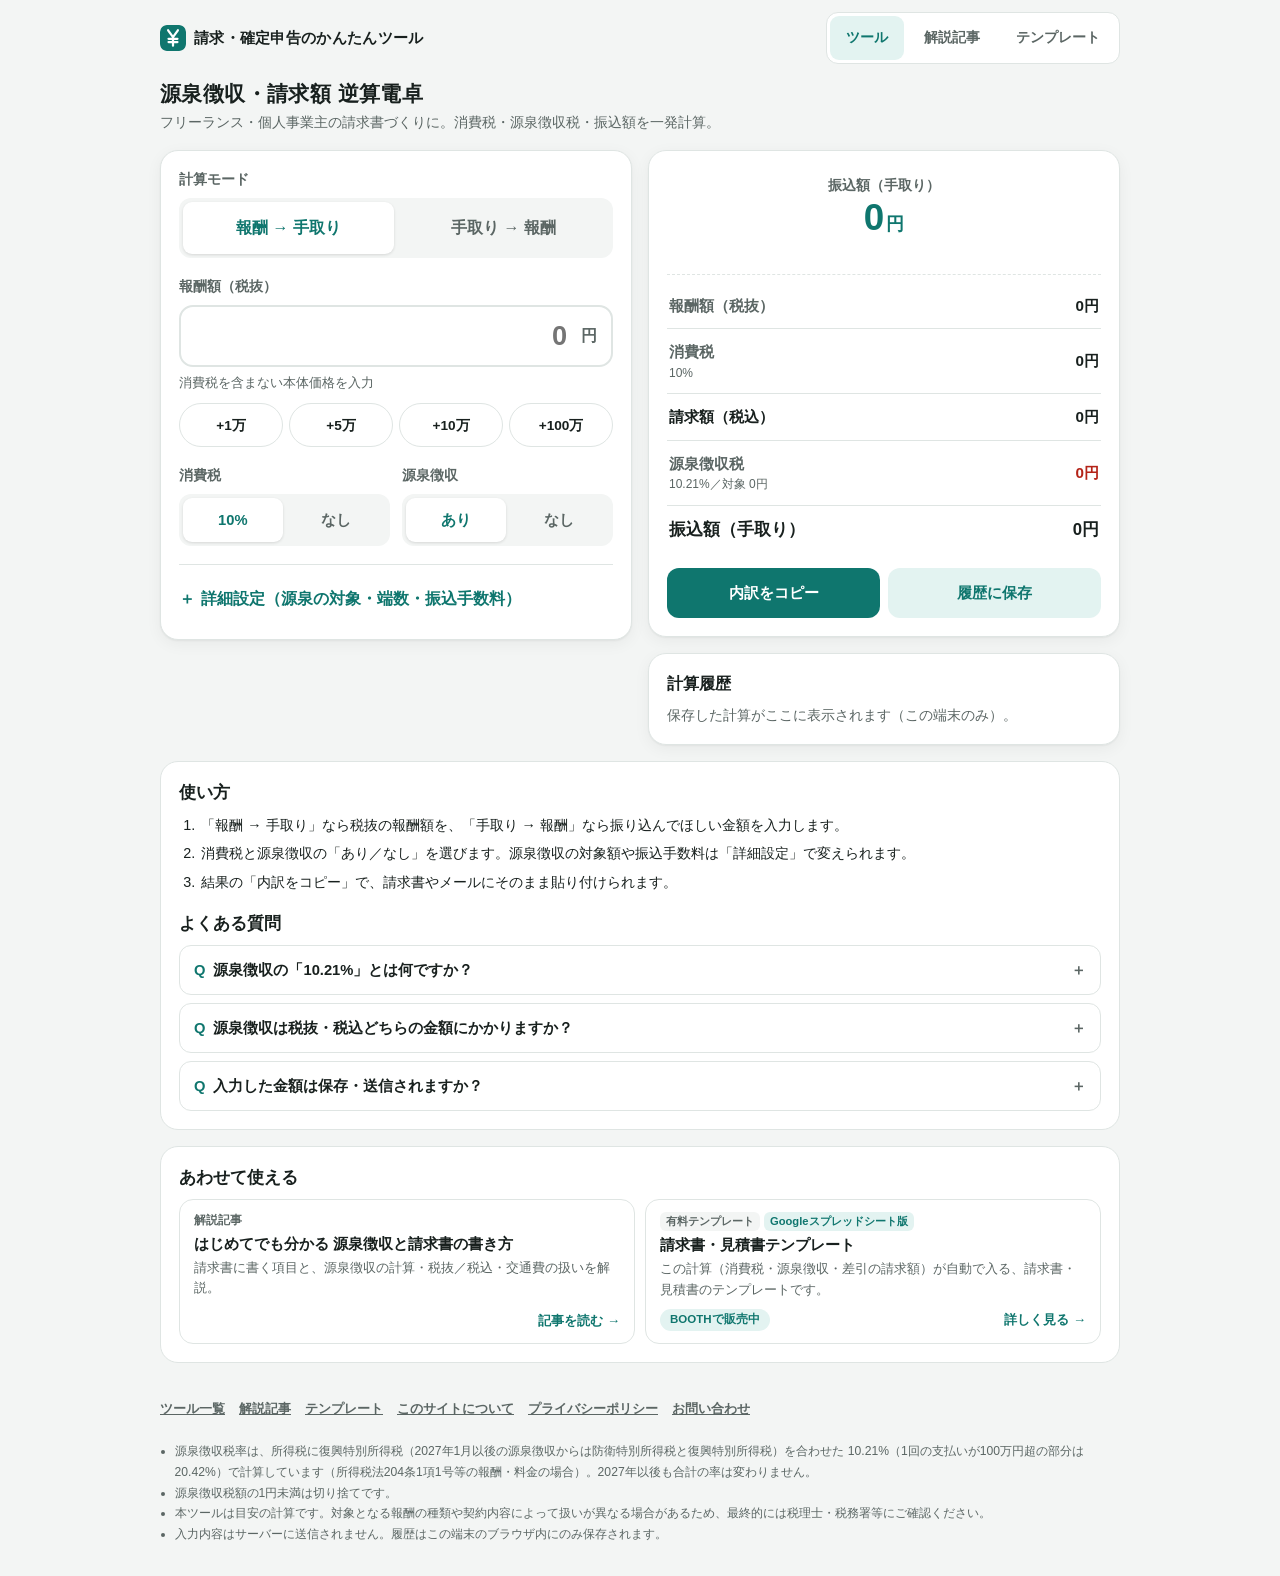
==== commit 8c22106d: "Update withholding wording for 2027, add completion link, titles with site name - A-1: calculator FA" ====
--- a/index.html
+++ b/index.html
@@ -6,7 +6,7 @@
 <meta name="theme-color" content="#0f766e">
 <meta name="google-site-verification" content="29AXkTcW_plHHTxzrz6V1L3mPrGlWEqQ3Caj-TuU4uw" />
 <meta name="description" content="フリーランス・個人事業主向け。報酬額から消費税・源泉徴収税・振込額を計算、または欲しい手取り額から請求額を逆算できる無料ツール。">
-<title>源泉徴収・請求額 逆算電卓</title>
+<title>源泉徴収・請求額 逆算電卓｜請求・確定申告のかんたんツール</title>
 <link rel="canonical" href="https://test-app.kaikeilab.workers.dev/">
 <link rel="icon" href="/favicon.ico" sizes="32x32">
 <link rel="icon" href="/favicon.svg" type="image/svg+xml">
@@ -310,7 +310,7 @@
   </ol>
   <h2 class="sub-h" id="faq-title">よくある質問</h2>
   <div class="faq">
-    <details><summary>源泉徴収の「10.21%」とは何ですか？</summary><div class="a">所得税と復興特別所得税を合わせた率です。1回の支払いが100万円を超える部分は20.42%で計算します。なお国税庁から、令和9年（2027年）分以後は税の区分が変わると案内されています。最新の扱いは<a href="https://www.nta.go.jp/taxes/shiraberu/taxanswer/gensen/2795.htm" target="_blank" rel="noopener">国税庁 No.2795 原稿料や講演料等を支払ったとき</a>などでご確認ください。</div></details>
+    <details><summary>源泉徴収の「10.21%」とは何ですか？</summary><div class="a">所得税10%に、上乗せされる税（2026年までは復興特別所得税、2027年1月以後の源泉徴収からは防衛特別所得税と復興特別所得税）を合わせた率です。1回の支払いが100万円を超える部分は20.42%で計算します。2027年からは税の内訳が変わりますが、合計の率（10.21%・20.42%）は変わらないと国税庁が案内しています。詳しくは<a href="https://www.nta.go.jp/publication/pamph/pdf/0026005-024_02.pdf" target="_blank" rel="noopener">国税庁「防衛特別所得税及び復興特別所得税の源泉徴収のあらまし」</a>や<a href="https://www.nta.go.jp/taxes/shiraberu/taxanswer/gensen/2795.htm" target="_blank" rel="noopener">No.2795</a>でご確認ください。</div></details>
     <details><summary>源泉徴収は税抜・税込どちらの金額にかかりますか？</summary><div class="a">請求書などで消費税額がはっきり分けて書かれている場合は、税抜の報酬額を対象にできるとされています。分けていない場合は税込の金額が対象です。取引先の計算方法とあわせてご確認ください（「詳細設定」で切り替えられます）。</div></details>
     <details><summary>入力した金額は保存・送信されますか？</summary><div class="a">金額はどこにも送信されません。設定と、「履歴に保存」を押した計算だけが、この端末のブラウザ内に保存されます。</div></details>
   </div>
@@ -334,7 +334,7 @@
     <li><a href="/about#contact">お問い合わせ</a></li>
   </ul>
   <ul>
-    <li>源泉徴収税率は復興特別所得税を含む 10.21%（1回の支払いが100万円超の部分は 20.42%）で計算しています（所得税法204条1項1号等の報酬・料金の場合）。</li>
+    <li>源泉徴収税率は、所得税に復興特別所得税（2027年1月以後の源泉徴収からは防衛特別所得税と復興特別所得税）を合わせた 10.21%（1回の支払いが100万円超の部分は 20.42%）で計算しています（所得税法204条1項1号等の報酬・料金の場合）。2027年以後も合計の率は変わりません。</li>
     <li>源泉徴収税額の1円未満は切り捨てです。</li>
     <li>本ツールは目安の計算です。対象となる報酬の種類や契約内容によって扱いが異なる場合があるため、最終的には税理士・税務署等にご確認ください。</li>
     <li>入力内容はサーバーに送信されません。履歴はこの端末のブラウザ内にのみ保存されます。</li>
--- a/site.css
+++ b/site.css
@@ -83,18 +83,62 @@
 
 .cta + .promo-box.compact, p + .promo-box.compact { margin-top: 12px; }
 
-/* ---------- 購入ボタン（/templates） ---------- */
+/* ---------- 購入エリア（/templates） ---------- */
 .buy { margin-top: 14px; }
-.buy-btn {
-  display: flex; align-items: center; justify-content: center; min-height: 52px; border-radius: 14px;
-  background: var(--accent); color: #fff; font-weight: 800; font-size: 1rem; text-decoration: none;
+.buy-box {
+  border: 2px solid var(--accent); border-radius: 16px; background: var(--accent-soft);
+  padding: 14px; text-align: center;
 }
-@media (prefers-color-scheme: dark) { .buy-btn { color: #0e1312; } }
+.buy-lead { font-size: .86rem; font-weight: 800; color: var(--accent); margin: 0 0 10px; }
+.buy-box a.buy-btn, .site-section .buy-box a.buy-btn {
+  display: flex; flex-direction: column; align-items: center; justify-content: center; gap: 2px;
+  min-height: 64px; padding: 10px 14px; border-radius: 14px;
+  background: var(--accent); color: #fff; text-decoration: none;
+  box-shadow: 0 2px 0 rgba(0,0,0,.15), 0 6px 16px rgba(15,118,110,.25);
+  touch-action: manipulation;
+}
+.buy-box a.buy-btn:hover { filter: brightness(1.06); }
+.buy-box a.buy-btn:active { transform: translateY(1px); box-shadow: 0 1px 0 rgba(0,0,0,.15); }
+.buy-box a.buy-btn:focus-visible { outline: 3px solid var(--text); outline-offset: 3px; }
+.buy-main { display: inline-flex; align-items: center; gap: 6px; font-size: 1.05rem; font-weight: 800; letter-spacing: .02em; }
+.buy-icon { font-size: 1rem; }
+.buy-sub { font-size: .76rem; font-weight: 700; opacity: .92; }
+@media (prefers-color-scheme: dark) {
+  .buy-box a.buy-btn, .site-section .buy-box a.buy-btn { color: #0e1312; box-shadow: none; }
+}
 .buy-soon {
-  display: flex; align-items: center; justify-content: center; min-height: 52px; border-radius: 14px;
-  background: var(--accent-soft); color: var(--accent); font-weight: 800; font-size: .95rem; text-align: center; padding: 6px 12px;
+  display: flex; align-items: center; justify-content: center; min-height: 56px; border-radius: 14px;
+  background: var(--card); color: var(--accent); font-weight: 800; font-size: .95rem; padding: 6px 12px; margin: 0;
 }
-.buy-note { font-size: .76rem; color: var(--sub); margin-top: 6px; text-align: center; }
+.buy-note { font-size: .76rem; color: var(--sub); margin: 8px 0 0; line-height: 1.6; }
+/* 上部の控えめな入口（枠線だけの1行ボタン） */
+.buy[data-variant="slim"] { margin-top: 12px; }
+.buy a.buy-slim, .site-section .buy a.buy-slim {
+  display: flex; flex-wrap: wrap; align-items: center; justify-content: space-between; gap: 4px 10px;
+  min-height: 48px; padding: 6px 14px; border: 1.5px solid var(--accent); border-radius: 12px;
+  background: var(--card); color: var(--accent); text-decoration: none; font-weight: 700; touch-action: manipulation;
+}
+.buy a.buy-slim:hover { background: var(--accent-soft); }
+.buy a.buy-slim:focus-visible { outline: 3px solid var(--text); outline-offset: 2px; }
+.buy-slim-label { font-size: .74rem; color: var(--accent); background: var(--accent-soft); border-radius: 999px; padding: 2px 10px; }
+.buy-slim-go { font-size: .9rem; }
+
+/* ---------- お問い合わせボタン（/about#contact） ---------- */
+.contact-slot { margin-top: 12px; }
+.contact-slot a.contact-btn, .site-section .contact-slot a.contact-btn {
+  display: flex; flex-direction: column; align-items: center; justify-content: center; gap: 2px;
+  min-height: 60px; padding: 10px 14px; border-radius: 14px;
+  background: var(--accent); color: #fff; text-decoration: none; text-align: center; touch-action: manipulation;
+}
+.contact-slot a.contact-btn:active { transform: translateY(1px); }
+.contact-slot a.contact-btn:focus-visible { outline: 3px solid var(--text); outline-offset: 3px; }
+.contact-main { display: inline-flex; align-items: center; gap: 6px; font-size: 1rem; font-weight: 800; }
+.contact-sub { font-size: .74rem; font-weight: 700; opacity: .92; }
+@media (prefers-color-scheme: dark) {
+  .contact-slot a.contact-btn, .site-section .contact-slot a.contact-btn { color: #0e1312; }
+}
+@media (min-width: 640px) { .contact-slot a.contact-btn { max-width: 420px; } }
+.contact-slot + ul { margin-top: 12px; }
 
 /* ---------- フッターのサイト内リンク ---------- */
 .site-links { display: flex; flex-wrap: wrap; gap: 4px 14px; margin: 0 0 10px; padding: 0; list-style: none; }
@@ -103,5 +147,13 @@
 
 @media (max-width: 380px) {
   .site-section { padding: 14px; }
+  .buy-box { padding: 10px; }
+  .buy-box a.buy-btn, .site-section .buy-box a.buy-btn { padding: 10px 8px; }
+  .buy-main { font-size: .92rem; gap: 4px; }
+  .buy-sub { font-size: .7rem; }
+  .buy-lead { font-size: .8rem; }
+  .buy a.buy-slim, .site-section .buy a.buy-slim { padding: 6px 10px; gap: 4px 6px; }
+  .buy-slim-label { font-size: .68rem; padding: 2px 8px; }
+  .buy-slim-go { font-size: .84rem; }
   .site-header .brand { font-size: .86rem; }
 }
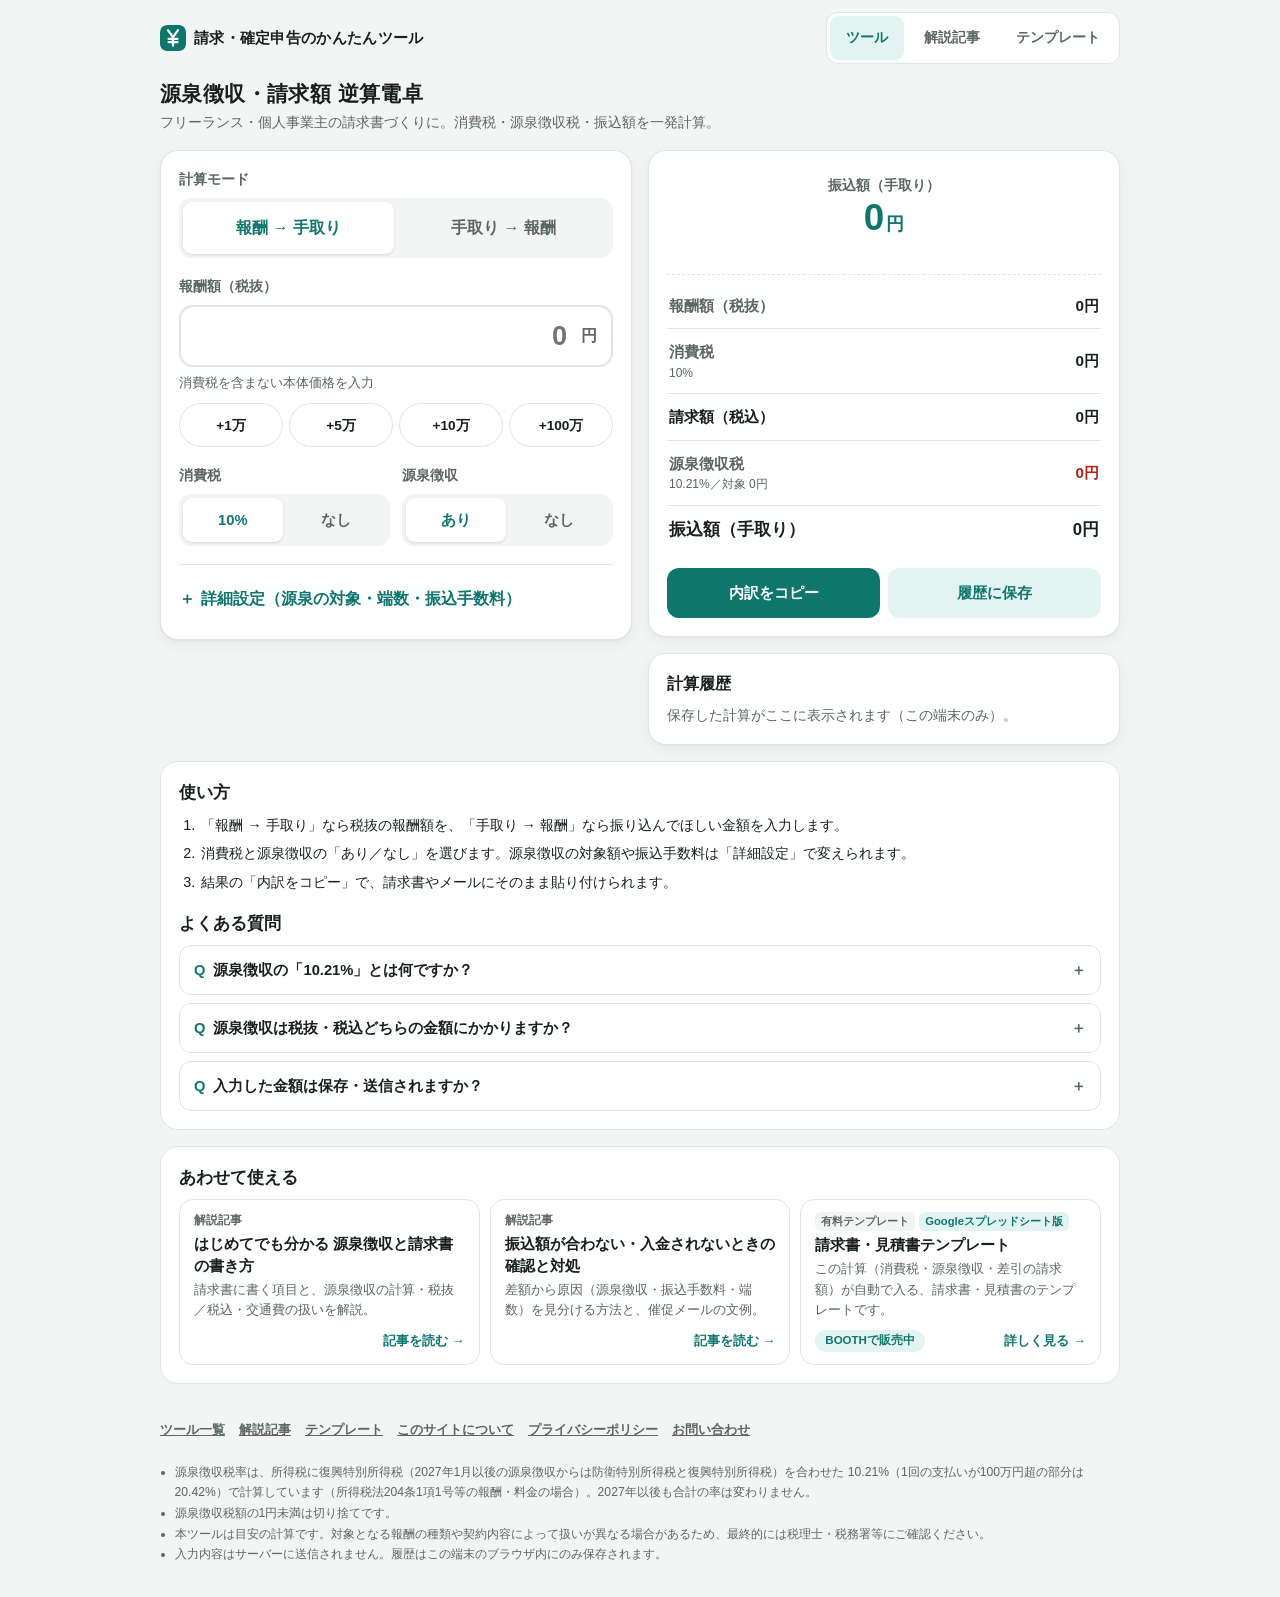
==== commit 995de7fe: "Add guide: mismatched transfer amount / late payment (with reminder email templates) - guides/nyukin" ====
--- a/index.html
+++ b/index.html
@@ -320,6 +320,7 @@
   <h2 id="rel-title">あわせて使える</h2>
   <div class="rel-grid">
     <a class="rel-card" href="/guides/gensen-invoice"><small>解説記事</small><b>はじめてでも分かる 源泉徴収と請求書の書き方</b><span class="rel-desc">請求書に書く項目と、源泉徴収の計算・税抜／税込・交通費の扱いを解説。</span><span class="rel-foot"><span></span><span class="go">記事を読む →</span></span></a>
+    <a class="rel-card" href="/guides/nyukin-check"><small>解説記事</small><b>振込額が合わない・入金されないときの確認と対処</b><span class="rel-desc">差額から原因（源泉徴収・振込手数料・端数）を見分ける方法と、催促メールの文例。</span><span class="rel-foot"><span></span><span class="go">記事を読む →</span></span></a>
     <aside class="promo-box" data-product="p1" data-lead="この計算（消費税・源泉徴収・差引の請求額）が自動で入る、請求書・見積書のテンプレートです。"></aside>
   </div>
 </section>
